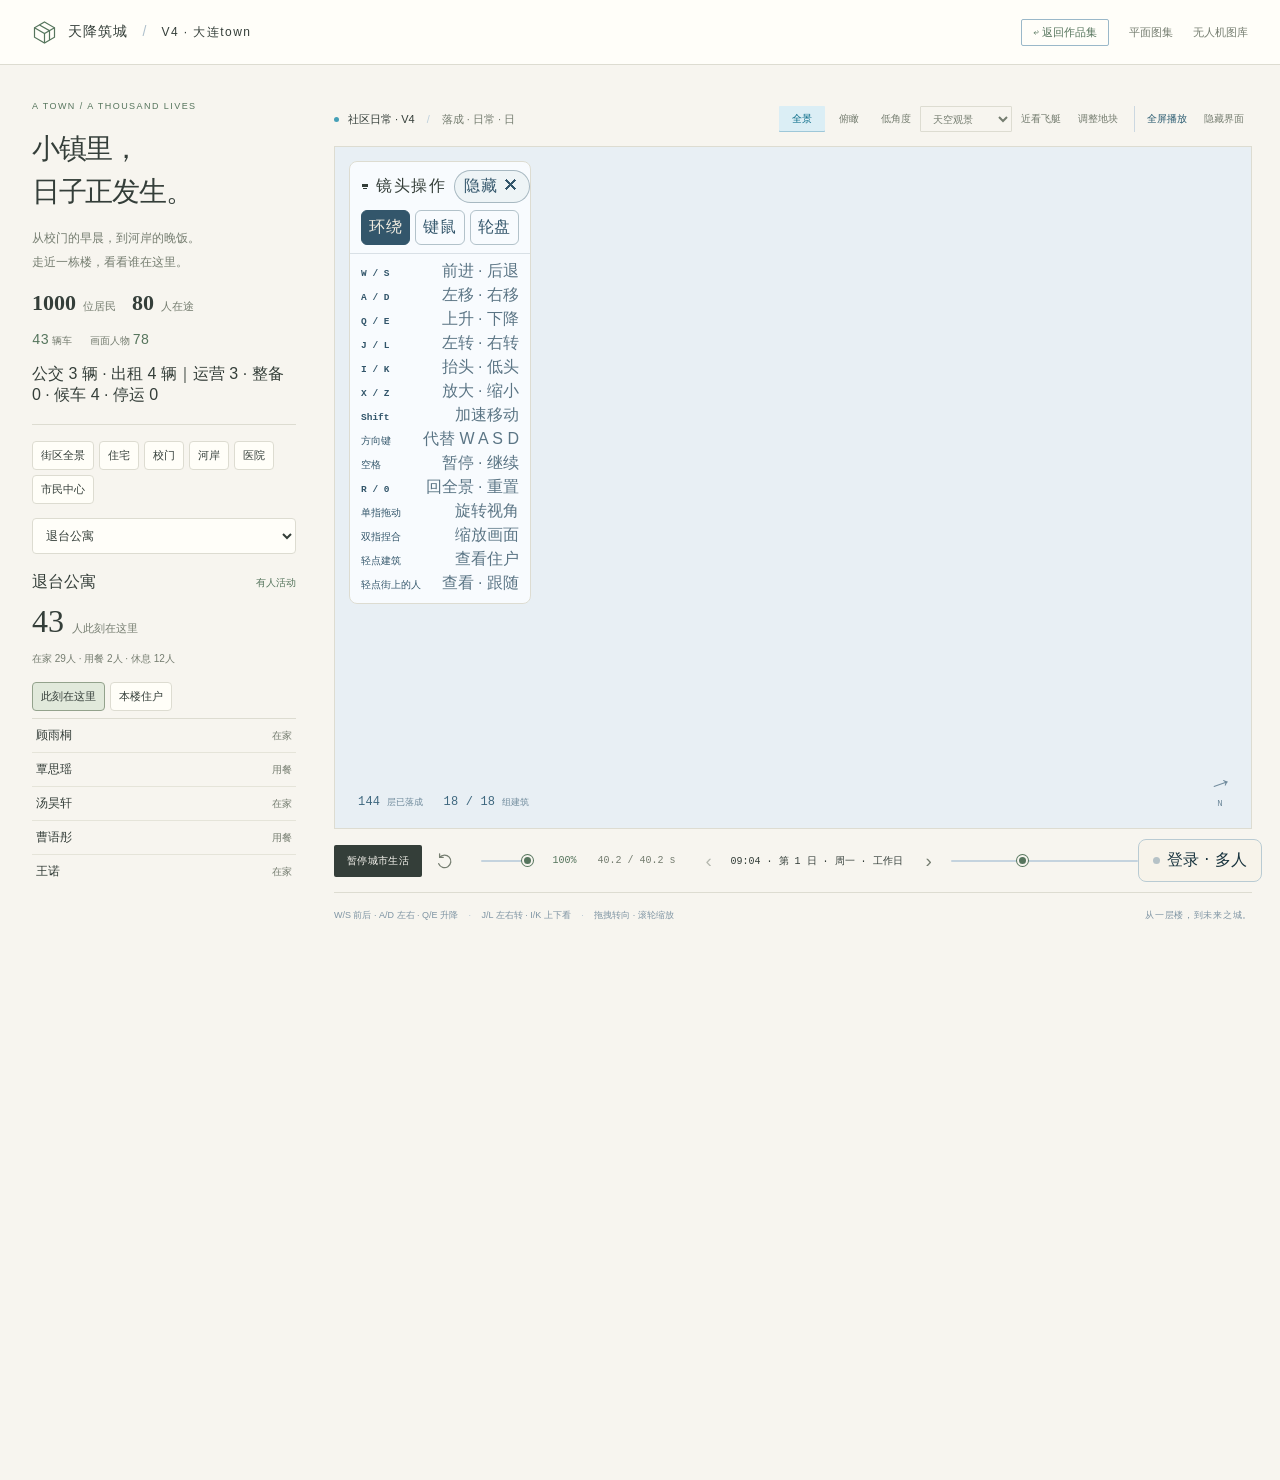
==== index.html @ efbf19c4 "feat(dalian): 梭鱼湾足球场 — 초타원 그릇·2단 관람석·PTFE 파도 지붕·ETFE 파사드·나선 램프 - 참조 모델(/mnt/d/dev/suoyuwan assets/st" ====
<!doctype html>
<html lang="zh-CN">
<head>
  <meta charset="UTF-8">
  <meta name="viewport" content="width=device-width, initial-scale=1">
  <meta name="theme-color" content="#f3f7fa">
  <meta name="description" content="大连town：在温暖的现代社区中，观察居民一天的起居、上学与河岸生活。">
  <title>大连town · 看见日常</title>
  <link rel="stylesheet" href="./style.css?v=20261105-people6">
  <link rel="stylesheet" href="./multiplayer.css?v=20261106-sign4">
  <link rel="icon" href="./favicon.ico" sizes="16x16 24x24 32x32 48x48 64x64">
  <link rel="icon" type="image/svg+xml" href="./favicon.svg">
  <link rel="apple-touch-icon" href="./apple-touch-icon.png">
  <link rel="manifest" href="./site.webmanifest">
</head>
<body>
  <header class="topbar">
    <a class="brand" href="./index.html" aria-label="返回小镇">
      <svg class="brand-mark" width="25" height="25" viewBox="0 0 25 25" fill="none" aria-hidden="true"><path d="m12.5 2 10 5.8v9.4l-10 5.8-10-5.8V7.8L12.5 2Z" stroke="currentColor" stroke-width="1.2"/><path d="m2.5 7.8 10 5.7 10-5.7M12.5 13.5V23M7.5 5l10 5.7v9.4" stroke="currentColor" stroke-width="1.2"/></svg>
      <span>天降筑城 <span class="brand-separator">/</span> <span class="brand-subtitle">V4 · 大连town</span></span>
    </a>
    <nav class="version-nav" aria-label="小镇工具"><a class="back-link back-site" href="../../" target="_top" title="回到 仪绘士 · 画境长廊">↩ 返回作品集</a><a class="back-link" href="./atlas.html">平面图集</a><a class="back-link" href="./drone-show/gallery.html">无人机图库</a></nav>
  </header>
  <main class="workspace">
    <aside class="controls" aria-label="城市营造参数">
      <div class="introduction">
        <p class="eyebrow">A TOWN / A THOUSAND LIVES</p>
        <h1>小镇里，<br>日子正发生。</h1>
        <p class="intro-copy">从校门的早晨，到河岸的晚饭。<br>走近一栋楼，看看谁在这里。</p>
        <p class="town-population"><span><b id="resident-count">1000</b> 位居民</span><span><b id="street-count">—</b> 人在途</span></p>
        <p class="life-summary" aria-label="画面活动规模"><span><b id="vehicle-count">—</b> 辆车</span><span>画面人物 <b id="pedestrian-count">—</b></span></p>
        <p class="hint" id="transit-status" aria-live="off">公交与出租车：出站 · 运营 · 回站整备</p>
      </div>
      <section class="town-inspector" aria-label="观察小镇">
        <div class="town-observations" role="group" aria-label="生活观察视角">
          <button type="button" data-observe="neighborhood">街区全景</button><button type="button" data-observe="h-terrace">住宅</button><button type="button" data-observe="c-secondary">校门</button><button type="button" data-observe="c-night-market">河岸</button><button type="button" data-observe="c-hospital">医院</button><button type="button" data-observe="c-civic">市民中心</button>
        </div>
        <label class="sr-only" for="town-building">选择观察的建筑</label><select id="town-building"></select>
        <div class="building-heading"><h2 id="building-name">退台公寓</h2><span id="building-status"></span></div>
        <p class="building-present"><b id="building-count">—</b><span>人此刻在这里</span></p>
        <p id="building-activities"></p><p id="building-note"></p>
        <div class="resident-tabs" role="group" aria-label="居民名单范围"><button type="button" id="residents-present" aria-pressed="true" class="is-active">此刻在这里</button><button type="button" id="residents-home" aria-pressed="false">本楼住户</button></div>
        <div id="resident-list" class="resident-list" aria-label="居民名单"></div>
        <div id="resident-detail" class="resident-detail" hidden></div>
      </section>
      <section class="blender-preview" aria-labelledby="blender-heading">
        <h2 id="blender-heading">街区建筑 · 观察细节</h2>
        <div class="check-row"><label for="blender-toggle">精细建筑</label><input id="blender-toggle" type="checkbox" checked disabled></div>
        <p class="blender-hint">竖向格栅、石材横带与绿色露台，四栋办公楼各有轮廓。</p>
        <div class="check-row"><label for="housing-toggle">社区住宅</label><input id="housing-toggle" type="checkbox" checked></div>
        <div class="check-row"><label for="housing-blender-toggle">住宅精细模型</label><input id="housing-blender-toggle" type="checkbox" checked disabled></div>
        <p class="blender-hint" id="housing-blender-status">正在准备住宅建筑细节</p>
        <p class="blender-hint">阳台、院落与退台露台，四种居住尺度。</p>
        <div class="housing-actions"><label class="sr-only" for="housing-type">住宅类型</label><select id="housing-type"><option value="courtyard">庭院住宅</option><option value="slab">花园板楼</option><option value="terrace">退台公寓</option><option value="point">双塔住区</option></select><button id="focus-housing" class="view-button" type="button">近看住宅</button></div>
        <div class="check-row"><label for="playground-toggle">试验操场</label><input id="playground-toggle" type="checkbox" checked></div>
        <p class="blender-hint">跑道慢跑、球场传球。可关闭操场对比。</p>
        <div class="facility-controls" role="group" aria-label="近看城市设施">
          <button class="view-button" id="focus-mall" type="button">商场</button>
          <button class="view-button" id="focus-hospital" type="button">医院</button>
          <button class="view-button" id="focus-secondary" type="button">中学部</button>
          <button class="view-button" id="focus-playground" type="button">操场</button>
          <button class="view-button" id="focus-amusement" type="button">游乐场</button>
          <button class="view-button" id="focus-waterfront" type="button">步行街</button>
          <button class="view-button" id="focus-station" type="button">车站</button>
          <button class="view-button" id="focus-plaza" type="button">广场</button>
          <button class="view-button" id="focus-primary" type="button">小学部</button>
          <button class="view-button" id="focus-workshop" type="button">轻工坊</button>
          <button class="view-button" id="focus-university" type="button">大学</button>
          <button class="view-button" id="focus-market" type="button">批发市场</button>
          <button class="view-button" id="focus-library" type="button">图书馆</button>
          <button class="view-button" id="focus-annex-mall" type="button">小商业体</button>
          <button class="view-button" id="focus-depot" type="button">物流场站</button>
        </div>
        <div class="blender-actions">
          <button id="blender-focus" class="button button-outline" type="button" disabled>近看地标塔楼</button>
          <span id="blender-status" role="status">模型准备中</span>
        </div>
      </section>
      <section class="control-section seed-section" aria-labelledby="seed-heading">
        <div class="section-heading"><h2 id="seed-heading">城市编号</h2><span class="section-number" aria-hidden="true">01</span></div>
        <label class="sr-only" for="seed-input">城市生成编号</label>
        <div class="seed-field">
          <button id="seed-prev" class="seed-step" type="button" aria-label="上一个城市编号">−</button>
          <span id="seed-input" aria-label="城市编号">20260818</span>
          <button id="seed-next" class="seed-step" type="button" aria-label="下一个城市编号">+</button>
        </div>
        <button id="seed-random" class="button button-primary" type="button"><svg width="16" height="16" viewBox="0 0 20 20" fill="none" aria-hidden="true"><path d="M3 5h2.5c3 0 5.5 10 8.5 10h3M3 15h2.5c1.1 0 2.1-1.4 3.1-3M11.4 8c.9-1.7 1.7-3 2.6-3h3M14 2l3 3-3 3m0 4 3 3-3 3" stroke="currentColor" stroke-width="1.4" stroke-linecap="round" stroke-linejoin="round"/></svg>发现另一座城</button>
      </section>
      <section class="control-section" aria-labelledby="shape-heading">
        <div class="section-heading"><h2 id="shape-heading">城市轮廓</h2><span class="section-number" aria-hidden="true">02</span></div>
        <div class="range-control">
          <div class="field-heading"><label for="density">街区密度</label><output id="density-value" for="density">80%</output></div>
          <input id="density" type="range" min="0.55" max="1" step="0.05" value="0.8">
          <div class="range-hints" aria-hidden="true"><span>疏朗</span><span>紧凑</span></div>
        </div>
        <div class="range-control">
          <div class="field-heading"><label for="skyline">天际线高度</label><output id="skyline-value" for="skyline">1.0×</output></div>
          <input id="skyline" type="range" min="0.7" max="1.3" step="0.1" value="1">
          <div class="range-hints" aria-hidden="true"><span>舒展</span><span>挺拔</span></div>
        </div>
      </section>
      <section class="control-section" aria-labelledby="motion-heading">
        <div class="section-heading"><h2 id="motion-heading">营造节奏</h2><span class="section-number" aria-hidden="true">03</span></div>
        <div class="range-control speed-control">
          <div class="field-heading"><label for="speed">落成速度</label><output id="speed-value" for="speed">1.0×</output></div>
          <input id="speed" type="range" min="0.4" max="2.5" step="0.1" value="1">
        </div>
        <div class="check-row"><label for="loop-toggle">循环营造 · 落成停留 60 秒</label><input id="loop-toggle" type="checkbox"></div>
        <div class="check-row"><label for="auto-orbit">自动环绕</label><input id="auto-orbit" type="checkbox"></div>
      </section>
      <section class="light-control" aria-labelledby="dream-light-label">
        <div class="field-heading"><label id="dream-light-label" for="dream-light">日光柔度</label><output id="dream-light-value" for="dream-light">70%</output></div>
        <input id="dream-light" type="range" min="0" max="1" step="0.05" value="0.7">
        <div class="range-hints" aria-hidden="true"><span>清晰日照</span><span>柔和天光</span></div>
      </section>
      <details class="material-details">
        <summary><span>材质与色彩</span><span class="details-plus" aria-hidden="true">+</span></summary>
        <div class="material-fields">
          <div class="color-field"><label for="stone-color">金属立面</label><input id="stone-color" type="color" value="#e6eef3"></div>
          <div class="color-field"><label for="glass-color">冰青玻璃</label><input id="glass-color" type="color" value="#63a8bb"></div>
          <div class="color-field"><label for="ground-color">地面基座</label><input id="ground-color" type="color" value="#ccd8e1"></div>
        </div>
      </details>
      <div class="sidebar-actions">
        <button id="save-btn" class="button button-outline" type="button"><svg width="15" height="15" viewBox="0 0 20 20" fill="none" aria-hidden="true"><path d="M10 2v10m-4-4 4 4 4-4M3 13v4h14v-4" stroke="currentColor" stroke-width="1.4" stroke-linecap="round" stroke-linejoin="round"/></svg>保存此刻</button>
        <button id="reset-btn" class="text-button" type="button">还原参数</button>
      </div>
    </aside>
    <section class="scene-panel" aria-label="城市模型预览">
      <div class="scene-header">
        <div class="scene-title"><span class="status-dot" aria-hidden="true"></span><span>社区日常 · V4</span><span class="scene-divider" aria-hidden="true">/</span><span id="phase-name" role="status">准备营造</span></div>
        <div class="view-controls" role="group" aria-label="选择观察视角">
          <button id="view-home" class="view-button is-active" type="button" aria-pressed="true">全景</button>
          <button id="view-top" class="view-button" type="button" aria-pressed="false">俯瞰</button>
          <button id="view-front" class="view-button" type="button" aria-pressed="false">低角度</button>
          <span id="drone-library" class="drone-library" hidden><a class="view-button" href="./drone-show/gallery.html">表演图库</a><select id="drone-pattern" aria-label="无人机表演图案"></select><button id="drone-replay" class="view-button" type="button" hidden>重新升起</button></span>
          <button id="view-solar" class="view-button" type="button" aria-pressed="false" hidden>太阳系</button>
          <select id="sky-view" class="view-button" aria-label="天空观景"><option value="">天空观景</option><option value="sunrise">云海日出</option><option value="sunset">云海日落</option><option value="moon">月夜</option></select>
          <button id="view-airship" class="view-button" type="button" aria-pressed="false" title="跟随发光广告飞艇，按全景返回">近看飞艇</button>
          <button id="layout-toggle" class="view-button" type="button" aria-expanded="false" aria-controls="layout-editor">调整地块</button>
          <button id="fullscreen-btn" class="view-button fullscreen-button" type="button" aria-pressed="false" title="全屏播放，Esc 退出">全屏播放</button>
          <button id="ui-toggle" class="view-button" type="button" aria-pressed="false" title="隐藏顶部与底部操作条，腾出画面">隐藏界面</button>
        </div>
      </div>
      <div class="model-frame">
        <div id="stage" aria-label="可拖拽旋转和滚轮缩放的三维城市模型">
          <div id="loading" role="status"><span class="loading-mark" aria-hidden="true"></span><span>正在铺开城市图纸…</span></div>
          <div id="person-hint" class="person-hint" hidden aria-hidden="true"></div>
          <div id="person-voice" class="person-voice" hidden aria-hidden="true"></div>
        </div>
        <div id="keys-hint" class="keys-hint" aria-label="镜头操作说明">
          <div class="keys-hint-head">
            <span>⌨ 镜头操作</span>
            <button id="keys-hint-toggle" type="button" aria-expanded="true" title="隐藏操作说明">隐藏 ✕</button>
          </div>
          <div class="keys-hint-mode" role="group" aria-label="操作模式">
            <button type="button" class="mode-chip" data-mode="orbit" aria-pressed="true">环绕</button>
            <button type="button" class="mode-chip" data-mode="fps" aria-pressed="false">键鼠</button>
            <button type="button" class="mode-chip" data-mode="moba" aria-pressed="false">轮盘</button>
          </div>
          <div class="keys-hint-body" data-mode-body="orbit">
            <dl>
              <div><dt>W / S</dt><dd>前进 · 后退</dd></div>
              <div><dt>A / D</dt><dd>左移 · 右移</dd></div>
              <div><dt>Q / E</dt><dd>上升 · 下降</dd></div>
              <div><dt>J / L</dt><dd>左转 · 右转</dd></div>
              <div><dt>I / K</dt><dd>抬头 · 低头</dd></div>
              <div><dt>X / Z</dt><dd>放大 · 缩小</dd></div>
              <div><dt>Shift</dt><dd>加速移动</dd></div>
              <div><dt>方向键</dt><dd>代替 W A S D</dd></div>
              <div><dt>空格</dt><dd>暂停 · 继续</dd></div>
              <div><dt>R / 0</dt><dd>回全景 · 重置</dd></div>
              <div><dt>单指拖动</dt><dd>旋转视角</dd></div>
              <div><dt>双指捏合</dt><dd>缩放画面</dd></div>
              <div><dt>轻点建筑</dt><dd>查看住户</dd></div>
              <div><dt>轻点街上的人</dt><dd>查看 · 跟随</dd></div>
            </dl>
          </div>
          <div class="keys-hint-body" data-mode-body="fps" hidden>
            <dl>
              <div><dt>点击画面</dt><dd>锁定鼠标</dd></div>
              <div><dt>鼠标移动</dt><dd>转视角</dd></div>
              <div><dt>W / S</dt><dd>前进 · 后退</dd></div>
              <div><dt>A / D</dt><dd>左移 · 右移</dd></div>
              <div><dt>Q / E</dt><dd>上升 · 下降</dd></div>
              <div><dt>滚轮</dt><dd>缩放</dd></div>
              <div><dt>Shift</dt><dd>加速移动</dd></div>
              <div><dt>Esc</dt><dd>释放鼠标</dd></div>
            </dl>
          </div>
          <div class="keys-hint-body" data-mode-body="moba" hidden>
            <dl>
              <div><dt>左下摇杆</dt><dd>移动</dd></div>
              <div><dt>滑动画布</dt><dd>转向</dd></div>
              <div><dt>双指捏合</dt><dd>缩放</dd></div>
              <div><dt>轻点建筑</dt><dd>查看住户</dd></div>
              <div><dt>轻点街上的人</dt><dd>查看 · 跟随</dd></div>
            </dl>
          </div>
        </div>
        <button id="keys-hint-open" type="button" hidden aria-label="展开镜头操作说明">⌨ 操作</button>
        <div id="joystick" class="joystick" hidden aria-label="移动轮盘">
          <div class="joy-base"><div class="joy-knob" id="joy-knob"></div></div>
        </div>
        <div id="fps-hint" class="fps-hint" hidden>键鼠模式：WASD 移动 · Q/E 升降 · 鼠标转视角 · 滚轮缩放 · Esc 释放鼠标</div>
        <aside id="person-card" class="person-card" hidden aria-live="polite" aria-label="此刻在街上的人">
          <div class="person-card-head">
            <span class="person-card-eyebrow">STREET / 此刻</span>
            <button id="person-close" type="button" aria-label="关闭这个人">×</button>
          </div>
          <h3 id="person-title">—</h3>
          <p id="person-meta" class="person-card-meta">—</p>
          <p class="person-card-id">编号 <span id="person-kind">—</span></p>
          <p class="person-card-hint">点其他人可切换 · [ ] 浏览 · 跟随中可继续换人</p>
          <div class="person-card-actions">
            <button id="person-prev" class="view-button person-step" type="button" aria-label="上一位行人">‹</button>
            <button id="person-follow" class="view-button" type="button">跟随这个人</button>
            <button id="person-stop" class="view-button" type="button" hidden>停止跟随</button>
            <button id="person-next" class="view-button person-step" type="button" aria-label="下一位行人">›</button>
          </div>
        </aside>
        <div class="frame-top-left frame-note" aria-hidden="true"><span class="drawing-cross">+</span> CITY STUDY <span class="note-slash">/</span> <span id="seed-label">20260818</span></div>
        <div class="frame-bottom-left frame-note"><span><b id="build-count">—</b> 层已落成</span><span><b id="tower-count">—</b> 组建筑</span></div>
        <div class="frame-bottom-right frame-note" aria-hidden="true"><span id="north-mark" class="north-mark">↑</span> N</div>
        <section id="layout-editor" class="layout-editor" aria-labelledby="layout-heading" hidden>
          <div class="layout-heading"><div><p class="eyebrow">CITY / YOUR PLAN</p><h2 id="layout-heading">把日常，放在喜欢的位置。</h2></div><button id="layout-close" type="button" aria-label="关闭地块调整">×</button></div>
          <label for="layout-facility">01 · 选择要移动的设施</label>
          <select id="layout-facility">
            <option value="hospital">医院</option><option value="mall">商场</option><option value="secondary">中学部</option><option value="playground">操场</option><option value="amusement">游乐场</option><option value="station">车站</option><option value="plaza">广场</option>
            <option value="primary">小学部</option><option value="workshop">轻工坊</option><option value="university">大学</option><option value="market">批发市场</option><option value="library">图书馆</option><option value="annex-mall">小商业体</option><option value="depot">物流场站</option>
          </select>
          <p class="layout-step">02 · 点击格子，交换位置</p>
          <div class="layout-compass" aria-hidden="true"><span>↑ 北（第 1 行）</span><span>西岸 · 运河 · 东岸</span></div>
          <div id="layout-grid" class="layout-grid" role="group" aria-label="城市地块布局，四列六行共 24 格；A B 为西岸，C D 为东岸"></div>
          <p id="layout-status" class="layout-status" role="status" aria-live="polite">选择目标格子，整块建筑与绿化一起交换。</p>
          <div class="layout-actions"><button id="layout-undo" class="button button-outline" type="button" disabled>撤销上一步</button><button id="layout-reset" class="text-button" type="button" disabled>恢复默认布局</button></div>
          <p class="layout-note">布局随网址保留，刷新后继续。车站可放在两侧外缘；步行街沿河设置。网址里现在是 24 个格子编号，V2 那批 16 个编号的分享链接会回落到默认布局。</p>
        </section>
      </div>
      <div class="playback-bar">
        <div class="playback-buttons">
          <button id="pause-btn" class="button button-play" type="button">暂停营造</button>
          <button id="replay-btn" class="replay-button" type="button" aria-label="从头营造" title="从头营造"><svg width="18" height="18" viewBox="0 0 20 20" fill="none" aria-hidden="true"><path d="M4 6a7 7 0 1 1-1 7M4 2v4h4" stroke="currentColor" stroke-width="1.4" stroke-linecap="round" stroke-linejoin="round"/></svg></button>
        </div>
        <div class="timeline-control"><label class="sr-only" for="timeline">营造进度</label><input id="timeline" type="range" min="0" max="1" step="0.001" value="0.52"><span id="progress-label" class="progress-label">—</span></div>
        <span id="time-label" class="time-label">—</span>
        <!-- 双时钟（§5.1）：上面那条滑杆是 40 秒的营造时钟，下面这条是 24 小时的日常时钟。
             两者都是绝对时间的纯函数，所以暂停、回放、导出一帧不差。 -->
        <div class="day-control">
          <button id="day-prev" class="view-button" type="button" aria-label="前一天">‹</button>
          <output id="day-label" class="day-label" for="day-timeline">—</output>
          <button id="day-next" class="view-button" type="button" aria-label="后一天">›</button>
          <label class="sr-only" for="day-timeline">日内时间</label>
          <input id="day-timeline" type="range" min="0" max="1439" step="1" value="540">
          <span class="day-speed" role="group" aria-label="日常时钟速度">
            <button id="day-speed-1" class="view-button is-active" type="button" aria-pressed="true">1×</button>
            <button id="day-speed-2" class="view-button" type="button" aria-pressed="false">2×</button>
            <button id="day-speed-4" class="view-button" type="button" aria-pressed="false">4×</button>
          </span>
        </div>
      </div>
      <div class="scene-footer"><p class="desktop-hint">W/S 前后 · A/D 左右 · Q/E 升降 <span>·</span> J/L 左右转 · I/K 上下看 <span>·</span> 拖拽转向 · 滚轮缩放</p><p class="touch-hint">单指转动模型 <span>·</span> 拖动进度探索营造过程</p><p class="footer-signature">从一层楼，到未来之城。</p></div>
      <button id="show-ui" type="button" hidden aria-label="显示界面">界面 ×</button>
    </section>
  </main>
  <!-- assets/blender-*.js (~1.15 MB) are no longer in this chain: sketch.js fetches them
       after the first frame and swaps in the detail pass when they land. -->
  <script defer src="./vendor/three.min.js"></script>
  <script defer src="./vendor/gltf-loader.min.js"></script>
  <script defer src="./vendor/reflector.min.js"></script>
  <script defer src="./city-random.js"></script>
  <script defer src="./city-festival.js"></script>
  <script defer src="./city-model.js"></script>
  <script defer src="./assets/resident-town-runtime.min.js"></script>
  <script defer src="./city-light.js"></script>
  <script defer src="./city-materials.js?v=20261105-people5"></script>
  <script defer src="./city-fireworks.js"></script>
  <script defer src="./city-fountain.js"></script>
  <script defer src="./assets/city-ground.runtime.min.js"></script>
  <script defer src="./city-playground.js"></script>
  <script defer src="./city-district.js"></script>
  <script defer src="./city-facilities.js"></script>
  <script defer src="./city-places.js"></script>
  <script defer src="./city-housing-plan.js"></script>
  <script defer src="./city-frontage.js"></script>
  <script defer src="./city-layout.js"></script>
  <script defer src="./city-housing.js"></script>
  <script defer src="./city-housing-canvas.js"></script>
  <script defer src="./city-waterfront.js"></script>
  <script defer src="./city-transit-motion.js"></script>
  <script defer src="./city-transit.js"></script>
  <script defer src="./city-landmarks.js"></script>
  <script defer src="./city-helipad.js"></script>
  <script defer src="./city-airship.js?v=20261105-yingbo"></script>
  <!-- The app owns cached resident plans; renderers only consume the clock and lighting views. -->
  <script defer src="./city-life-ext/daily-clock.js"></script>
  <script defer src="./city-life-ext/resident-name.js?v=20261006-rosters3"></script>
  <script defer src="./city-life-ext/resident-schedule.js"></script>
  <script defer src="./city-life-ext/resident.js"></script>
  <script defer src="./city-life-ext/resident-plan.js"></script>
  <script defer src="./city-life-ext/resident-state.js"></script>
  <script defer src="./city-life-ext/plan-snapshot.js"></script>
  <script defer src="./city-life-ext/town-view.js"></script>
  <script defer src="./city-life-ext/lighting.js"></script>
  <script defer src="./drone-show/solar-system.js"></script>
  <!-- 大连 랜드마크: 星海广场 · 中山广场 · 友好广场 + 101/201/202 전차 -->
  <script defer src="./city-dalian.js?v=20261106-dalian3"></script>
  <script defer src="./city-scene.js?v=20261106-dalian2"></script>
  <script defer src="./sketch.js?v=20261106-dalian2"></script>
  <!-- 접속자 아바타가 마을 주민과 같은 3D 모델을 쓰도록 주민 모델 20종을 함께 읽습니다. -->
  <script defer src="./resident-character-kit.js"></script>
  <script defer src="./resident-character-models.js"></script>
  <script defer src="./resident-school-admin-model.js"></script>
  <script defer src="./resident-officer-model.js"></script>
  <script defer src="./resident-preschooler-model.js"></script>
  <script defer src="./resident-medical-doc-model.js"></script>
  <script defer src="./resident-medical-nurse-model.js"></script>
  <script defer src="./resident-patient-model.js"></script>
  <script defer src="./resident-retiree-model.js"></script>
  <script defer src="./resident-senior-model.js"></script>
  <script defer src="./resident-office-model.js"></script>
  <script defer src="./resident-worker-model.js"></script>
  <script defer src="./resident-student-p-model.js"></script>
  <script defer src="./resident-student-m-model.js"></script>
  <script defer src="./resident-student-u-model.js"></script>
  <script defer src="./resident-teacher-model.js"></script>
  <script defer src="./resident-clerk-model.js"></script>
  <script defer src="./resident-shopkeeper-model.js"></script>
  <script defer src="./resident-driver-model.js"></script>
  <script defer src="./resident-sanitation-model.js"></script>
  <script defer src="./resident-hosp-admin-model.js"></script>
  <script defer src="./resident-unemployed-model.js"></script>
  <script defer src="./multiplayer.js?v=20261106-sign4"></script>


</body>
</html>
---- style.css ----
:root {
  color-scheme: light;
  --paper: #f3f7fa;
  --ink: #213a4b;
  --muted: #6b7f8e;
  --line: #d7e1e8;
  --accent: #147f9d;
  --accent-hover: #086b88;
  --glass: #63a8bb;
  font-family: "PingFang SC", "Microsoft YaHei", "Noto Sans SC", sans-serif;
  color: var(--ink);
  background: var(--paper);
  font-synthesis: none;
  text-rendering: optimizeLegibility;
  -webkit-font-smoothing: antialiased;
}
* { box-sizing: border-box; }
body { margin: 0; min-width: 280px; }
button, input, output { font: inherit; }
button, a, input, summary { -webkit-tap-highlight-color: transparent; }
button, input { color: inherit; }
button { cursor: pointer; border: 0; background: transparent; transition: background-color 160ms ease, color 160ms ease, border-color 160ms ease; }
a { color: inherit; text-decoration: none; }
button:focus-visible, a:focus-visible, summary:focus-visible, input:focus-visible { outline: 2px solid var(--accent); outline-offset: 4px; }
button:disabled { opacity: .5; cursor: default; }
.sr-only { position: absolute; width: 1px; height: 1px; padding: 0; margin: -1px; overflow: hidden; clip: rect(0, 0, 0, 0); white-space: nowrap; border: 0; }
.topbar { height: 65px; display: flex; align-items: center; justify-content: space-between; gap: 20px; padding: 0 32px; border-bottom: 1px solid var(--line); background: #fbfdff; }
.brand { display: inline-flex; align-items: center; gap: 11px; font-size: 14px; font-weight: 600; letter-spacing: .08em; }
.brand-mark { flex: 0 0 auto; color: var(--accent); }
.brand-separator { margin: 0 9px; color: #afc0cc; font-weight: 400; }
.brand-subtitle { font-size: 12px; font-weight: 400; letter-spacing: .12em; }
.back-link { font-size: 11px; color: var(--muted); }
.back-link span { margin-left: 8px; font-size: 16px; }
.back-link:hover { color: var(--accent); }
.version-nav { display: flex; align-items: center; gap: 20px; }
.back-link.back-site { padding: 5px 11px; border: 1px solid #9ab8c9; border-radius: 2px; color: var(--accent); }
.back-link.back-site:hover { border-color: var(--accent); }
.life-summary { display: flex; gap: 18px; margin: 16px 0 0; color: var(--muted); font-size: 10px; }
.life-summary b { color: var(--accent); font: 14px Consolas, monospace; }
.workspace { display: grid; grid-template-columns: 252px minmax(0, 1fr); gap: 28px; min-height: calc(100svh - 65px); padding: 25px 28px 17px 32px; }
.controls { min-width: 0; padding: 10px 20px 0 0; }
.introduction { margin-bottom: 31px; }
.eyebrow { margin: 0 0 13px; color: var(--accent); font-size: 9px; letter-spacing: .16em; line-height: 1.5; }
h1 { margin: 0; font-size: 28px; line-height: 1.55; letter-spacing: -.045em; font-weight: 600; }
.intro-copy { margin: 14px 0 0; color: var(--muted); font-size: 11px; line-height: 1.95; }
.blender-preview { min-width: 0; padding-top: 16px; border-top: 1px solid var(--line); }
.blender-preview h2 { margin: 0 0 9px; font-size: 12px; font-weight: 600; letter-spacing: .035em; }
.blender-hint { margin: 2px 0 11px; color: var(--muted); font-size: 10px; line-height: 1.6; }
.blender-actions { display: flex; align-items: center; gap: 12px; min-width: 0; }
.blender-actions .button { min-height: 32px; padding: 0 11px; font-size: 10px; }
#blender-status { min-width: 0; color: var(--muted); font-size: 10px; line-height: 1.5; overflow-wrap: anywhere; }
#blender-toggle:disabled { cursor: default; opacity: .5; }
.control-section { margin-top: 24px; padding-top: 20px; border-top: 1px solid var(--line); }
.section-heading { display: flex; align-items: center; justify-content: space-between; margin-bottom: 16px; }
.section-heading h2 { margin: 0; font-size: 12px; font-weight: 600; letter-spacing: .045em; }
.section-number { color: #8da3b1; font: 10px "SFMono-Regular", Consolas, monospace; }
.seed-field { display: grid; grid-template-columns: 32px minmax(0, 1fr) 32px; height: 40px; margin-bottom: 10px; border: 1px solid #c4d3de; border-radius: 2px; background: #fbfdff; }
.seed-step { padding: 0; font-size: 18px; font-weight: 400; }
.seed-step:hover { background: #e6f0f5; }
#seed-input { display: block; width: 100%; min-width: 0; border: 0; background: transparent; text-align: center; font: 13px "SFMono-Regular", Consolas, monospace; letter-spacing: .07em; line-height: 40px; color: #41697e; }
#seed-input::-webkit-inner-spin-button, #seed-input::-webkit-outer-spin-button { -webkit-appearance: none; margin: 0; }
.button { display: inline-flex; align-items: center; justify-content: center; gap: 9px; min-height: 39px; padding: 0 15px; border: 1px solid transparent; border-radius: 2px; font-size: 11px; letter-spacing: .035em; white-space: nowrap; }
.button-primary { width: 100%; background: var(--accent); color: #f8fdff; }
.button-primary:hover { background: var(--accent-hover); }
.button-outline { border-color: #c4d3de; background: #fbfdff; }
.button-outline:hover { background: #e6f1f6; border-color: #9ab8c9; }
.range-control + .range-control { margin-top: 22px; }
.field-heading { display: flex; align-items: center; justify-content: space-between; gap: 12px; margin-bottom: 8px; font-size: 11px; }
output { color: #41697e; font: 11px "SFMono-Regular", Consolas, monospace; font-variant-numeric: tabular-nums; }
input[type="range"] { width: 100%; height: 18px; margin: 0; padding: 0; appearance: none; -webkit-appearance: none; cursor: pointer; background: transparent; accent-color: var(--accent); }
input[type="range"]::-webkit-slider-runnable-track { height: 2px; background: #c4d3de; border-radius: 1px; }
input[type="range"]::-moz-range-track { height: 2px; background: #c4d3de; border-radius: 1px; }
input[type="range"]::-webkit-slider-thumb { appearance: none; -webkit-appearance: none; width: 11px; height: 11px; margin-top: -4.5px; border-radius: 50%; border: 2px solid var(--paper); background: var(--accent); box-shadow: 0 0 0 1px var(--accent); }
input[type="range"]::-moz-range-thumb { width: 8px; height: 8px; border-radius: 50%; border: 2px solid var(--paper); background: var(--accent); box-shadow: 0 0 0 1px var(--accent); }
.range-hints { display: flex; justify-content: space-between; margin-top: 1px; color: #8096a5; font-size: 9px; }
.speed-control { margin-bottom: 15px; }
.check-row { display: flex; align-items: center; justify-content: space-between; min-height: 30px; font-size: 11px; }
.check-row label { cursor: pointer; }
input[type="checkbox"] { width: 14px; height: 14px; margin: 0; accent-color: var(--accent); cursor: pointer; }
.light-control { min-width: 0; margin-top: 18px; padding-top: 14px; border-top: 1px solid var(--line); }
.light-control .field-heading { margin-bottom: 5px; }
.light-control label { font-weight: 500; }
.light-control + .material-details { margin-top: 14px; }
.material-details { margin-top: 18px; padding: 16px 0; border-top: 1px solid var(--line); border-bottom: 1px solid var(--line); }
.material-details summary { display: flex; justify-content: space-between; align-items: center; gap: 16px; list-style: none; cursor: pointer; font-size: 11px; }
.material-details summary::-webkit-details-marker { display: none; }
.details-plus { color: var(--muted); font-size: 17px; font-weight: 300; line-height: 12px; }
.material-details[open] .details-plus { transform: rotate(45deg); }
.material-fields { padding-top: 13px; }
.color-field { display: flex; align-items: center; justify-content: space-between; min-height: 35px; gap: 12px; font-size: 11px; color: var(--muted); }
input[type="color"] { width: 29px; height: 24px; padding: 2px; border: 1px solid #c4d3de; background: transparent; border-radius: 1px; cursor: pointer; }
input[type="color"]::-webkit-color-swatch-wrapper { padding: 0; }
input[type="color"]::-webkit-color-swatch { border: 0; }
.sidebar-actions { display: grid; grid-template-columns: 1fr auto; align-items: center; gap: 14px; margin-top: 18px; }
.text-button { padding: 8px 0; color: var(--muted); font-size: 10px; }
.text-button:hover { color: var(--accent); }
.scene-panel { display: flex; flex-direction: column; min-width: 0; align-self: start; }
.scene-header { display: flex; align-items: center; justify-content: space-between; gap: 20px; min-height: 39px; padding: 0 0 14px; }
.scene-title { display: flex; align-items: center; gap: 9px; min-width: 0; font-size: 11px; white-space: nowrap; }
.status-dot { width: 5px; height: 5px; flex-shrink: 0; border-radius: 50%; background: #45a0b7; }
.scene-divider { margin: 0 3px; color: #bed0dc; }
#phase-name { color: var(--muted); }
.view-controls { display: flex; flex-shrink: 1; flex-wrap:wrap; justify-content:flex-end; gap: 1px; }
#sky-view { width:92px; border:1px solid var(--line); background:var(--paper); padding-right:2px; }
.view-button { min-width: 46px; min-height: 26px; padding: 3px 8px; border-radius: 1px; color: var(--muted); font-size: 10px; }
.view-button:hover { color: var(--ink); background: #e6f1f6; }
.view-button.is-active, .view-button[aria-pressed="true"] { color: #086b88; background: #dbeef5; box-shadow: inset 0 -1px #9ec7d8; }
.model-frame { position: relative; display: flex; flex: 1 1 auto; min-width: 0; min-height: 580px; border: 1px solid var(--line); background: #e8eff4; }
#stage { position: relative; width: 100%; min-width: 0; min-height: 580px; height: max(580px, calc(100svh - 219px)); overflow: hidden; }
#stage canvas { display: block; max-width: 100%; touch-action: none; outline: none; }
.frame-note { position: absolute; z-index: 2; pointer-events: none; color: #708b9c; font: 9px "SFMono-Regular", Consolas, monospace; letter-spacing: .055em; }
/* 入夜之后盘面是深蓝灰，这几行叠在画布上的注记原本是给白底配的深灰蓝，不翻就会直接糊进
   背景里（第一版夜帧就是这样：「144 层已落成」看不见）。翻转条件用 daylight 而不是
   isNight——切换落在晨昏斜坡的中段，那时背景本来就在快速变暗，肉眼看不出跳。 */
html[data-sky="dark"] .frame-note { color: #9db4c8; }
html[data-sky="dark"] .frame-bottom-left b { color: #d3e3ef; }
html[data-sky="dark"] .drawing-cross { color: #8fb0c6; }
.frame-top-left { left: 23px; top: 20px; display: flex; align-items: center; gap: 10px; }
.drawing-cross { font-size: 20px; font-weight: 300; line-height: 12px; color: #6895aa; }
.note-slash { color: #afc4d1; }
.frame-bottom-left { left: 23px; bottom: 19px; display: flex; gap: 20px; font-family: inherit; letter-spacing: .02em; }
.frame-bottom-left b { margin-right: 4px; font: 12px "SFMono-Regular", Consolas, monospace; font-weight: 400; color: #3f687f; font-variant-numeric: tabular-nums; }
.frame-bottom-right { right: 23px; bottom: 19px; display: flex; flex-direction: column; align-items: center; gap: 3px; }
.north-mark { font-size: 25px; line-height: 23px; }
#loading { position: absolute; z-index: 5; inset: 0; display: flex; align-items: center; justify-content: center; gap: 12px; background: #e8eff4; color: var(--muted); font-size: 12px; }
#loading[hidden] { display: none; }
.loading-mark { display: block; width: 18px; height: 18px; border: 1px solid #adc6d4; border-right-color: var(--accent); transform: rotate(30deg); animation: loading-turn 1.8s linear infinite; }
@keyframes loading-turn { to { transform: rotate(390deg); } }
.playback-bar { display: flex; align-items: center; gap: 21px; min-height: 64px; border-bottom: 1px solid var(--line); flex-wrap: wrap; }
/* 两条滑杆各占一份弹性：宽屏时并排，窄屏时整条换行，谁也不挤谁。
   （日常时钟是后加的，不加这条的话它会先把营造进度条压成一条缝。） */
.timeline-control { flex: 1 1 220px; }
.day-control { flex: 1 1 330px; }
.playback-buttons { display: flex; align-items: center; gap: 8px; flex-shrink: 0; }
.button-play { min-height: 32px; padding: 0 12px; background: var(--ink); color: var(--paper); font-size: 10px; }
.button-play:hover { background: #35617b; }
.replay-button { display: grid; place-items: center; width: 30px; height: 32px; color: var(--muted); }
.replay-button:hover { color: var(--accent); background: #e7f1f7; }
.timeline-control { display: flex; align-items: center; gap: 14px; min-width: 0; flex: 1; }
#timeline { display: block; min-width: 0; }
#timeline::-webkit-slider-thumb { background: var(--accent); box-shadow: 0 0 0 1px var(--accent); }
#timeline::-moz-range-thumb { background: var(--accent); box-shadow: 0 0 0 1px var(--accent); }
.progress-label { min-width: 30px; color: var(--accent); text-align: right; font: 10px "SFMono-Regular", Consolas, monospace; font-variant-numeric: tabular-nums; }
.time-label { min-width: 56px; color: var(--muted); text-align: right; font: 10px "SFMono-Regular", Consolas, monospace; font-variant-numeric: tabular-nums; }
/* 双时钟（§5.1）：上面那条滑杆管 40 秒的营造动画，这一条管 24 小时的日常时钟。
   标签用等宽数字，否则每走一分钟整行都会左右抖。 */
.day-control { display: flex; align-items: center; gap: 10px; min-width: 0; flex: 1; }
.day-control input[type="range"] { flex: 1; min-width: 56px; }
.day-label { min-width: 176px; color: var(--ink); font: 10px "SFMono-Regular", Consolas, monospace; font-variant-numeric: tabular-nums; white-space: nowrap; }
.day-speed { display: flex; gap: 4px; flex: none; }
.day-speed .view-button { min-width: 32px; padding: 3px 6px; font-size: 10px; }
.scene-footer { display: flex; align-items: center; justify-content: space-between; gap: 20px; min-height: 35px; color: #7e94a3; font-size: 9px; }
.scene-footer p { margin: 10px 0 0; }
.scene-footer span { margin: 0 8px; color: #b5c7d3; }
.footer-signature { letter-spacing: .08em; }
.touch-hint { display: none; }
@media (min-width: 761px) and (min-height: 740px) {
  .scene-panel { position: sticky; top: 16px; }
}
@media (min-width: 1600px) {
  .workspace { grid-template-columns: 264px minmax(0, 1fr); gap: 35px; padding-left: 40px; padding-right: 36px; }
  .topbar { padding-right: 40px; padding-left: 40px; }
  .controls { padding-right: 23px; }
}
@media (max-width: 1090px) {
  .topbar { padding: 0 22px; }
  .workspace { grid-template-columns: 220px minmax(0, 1fr); gap: 17px; padding: 22px 20px 15px 22px; }
  .controls { padding-right: 10px; }
  h1 { font-size: 26px; }
  .scene-title { gap: 6px; font-size: 10px; }
  .scene-divider { display: none; }
  #phase-name { margin-left: 3px; }
  .view-button { min-width: 38px; padding: 3px 6px; }
  .playback-bar { gap: 12px; }
  .time-label { display: none; }
  .footer-signature { display: none; }
}
@media (max-width: 760px) {
  .topbar { height: 57px; padding: 0 19px; }
  .brand { gap: 9px; font-size: 13px; letter-spacing: .04em; }
  .brand-mark { width: 22px; height: 22px; }
  .brand-separator { margin: 0 5px; }
  .brand-subtitle { font-size: 10px; }
  .back-link { font-size: 10px; }
  .back-link span { margin-left: 3px; }
  .workspace { display: flex; flex-direction: column; gap: 29px; min-height: calc(100svh - 57px); padding: 15px 15px 30px; }
  .scene-panel { order: 0; width: 100%; }
  .controls { order: 1; display: grid; grid-template-columns: 1fr 1fr; gap: 23px 28px; padding: 0 9px; width: 100%; }
  .introduction { grid-column: 1 / -1; margin-bottom: 0; }
  .blender-preview { grid-column: 1 / -1; }
  .eyebrow { margin-bottom: 8px; }
  h1 { font-size: 25px; line-height: 1.5; }
  h1 br { display: none; }
  .intro-copy { margin-top: 8px; font-size: 11px; }
  .intro-copy br { display: none; }
  .control-section { margin: 0; padding-top: 17px; }
  .seed-section { grid-column: 1 / -1; }
  .seed-field { margin-bottom: 9px; }
  .light-control { grid-column: 1 / -1; margin: 0; padding-top: 16px; }
  .light-control + .material-details { margin-top: 0; }
  .material-details { grid-column: 1 / -1; margin: 0; padding: 16px 0; }
  .sidebar-actions { grid-column: 1 / -1; margin-top: -7px; }
  .scene-header { min-height: 34px; gap: 8px; padding-bottom: 10px; }
  .scene-title { gap: 6px; font-size: 10px; }
  #phase-name { display: none; }
  .view-button { min-width: 37px; min-height: 26px; font-size: 10px; }
  .model-frame { min-height: 340px; }
  #stage { min-height: 340px; height: clamp(340px, 96vw, 500px); }
  .frame-top-left { top: 15px; left: 14px; gap: 6px; font-size: 8px; }
  .frame-bottom-left { bottom: 16px; left: 15px; gap: 14px; font-size: 8px; }
  .frame-bottom-left b { font-size: 11px; }
  .frame-bottom-right { right: 15px; bottom: 15px; }
  .playback-bar { min-height: 59px; gap: 10px; }
  .button-play { padding: 0 10px; }
  .playback-buttons { gap: 3px; }
  .replay-button { width: 25px; }
  .timeline-control { gap: 9px; }
  .progress-label { min-width: 29px; }
  .scene-footer { min-height: 29px; justify-content: center; font-size: 9px; }
  .scene-footer p { margin-top: 10px; }
  .scene-footer span { margin: 0 7px; }
  .scene-footer .desktop-hint { display: none; }
  .scene-footer .touch-hint { display: block; }
}
@media (max-width: 360px) {
  .brand-subtitle, .brand-separator { display: none; }
  .controls { gap: 22px 20px; padding: 0 4px; }
  h1 { font-size: 23px; }
  .workspace { padding-left: 10px; padding-right: 10px; }
}
@media (prefers-reduced-motion: reduce) {
  *, *::before, *::after { transition-duration: 0.01ms !important; animation-duration: 0.01ms !important; animation-iteration-count: 1 !important; }
}
.facility-controls { display: grid; grid-template-columns: repeat(4, 1fr); gap: 4px; margin: 13px 0 12px; padding: 4px; background: #eaf0f4; border-radius: 5px; }
.housing-actions { display: flex; align-items: center; gap: 8px; margin: 8px 0 14px; }
.housing-actions select { min-width: 0; flex: 1; padding: 7px 5px; border: 1px solid var(--line); border-radius: 3px; background: #fafcfb; color: var(--ink); font: inherit; font-size: 10px; }
.housing-actions select:focus-visible { outline: 2px solid var(--accent); outline-offset: 3px; }
.housing-actions .view-button { border: 1px solid var(--line); min-height: 30px; }
.layout-cell[data-kind="housing"] { --lot-paper: #e9e6db; --lot-ink: #847659; }
.layout-editor[hidden] { display: none; }
/* The editor is a 4×6 board now, six rows taller than the strip it replaced, so it
   scrolls instead of pushing 撤销/恢复 out of the frame on a short window. */
.layout-editor { flex: 0 0 272px; width: 272px; align-self: stretch; z-index: 3; padding: 22px 18px; background: #f7fafb; border-left: 1px solid var(--line); overflow-y: auto; }
.model-frame.is-editing #stage { width: calc(100% - 272px); }
.model-frame.is-editing .frame-bottom-right { right: 287px; }
.layout-heading { display: flex; align-items: start; justify-content: space-between; gap: 8px; margin-bottom: 24px; }
.layout-heading .eyebrow { margin: 0 0 7px; font-size: 8px; }
.layout-heading h2 { margin: 0; font-size: 13px; line-height: 1.6; font-weight: 500; }
#layout-close { margin: -8px -8px 0 0; width: 28px; height: 28px; font-size: 22px; color: var(--muted); }
.layout-editor label, .layout-step { display: block; font-size: 10px; color: #4e6c7c; margin: 0 0 9px; }
#layout-facility { width: 100%; padding: 10px; font: inherit; font-size: 12px; color: var(--ink); background: #fff; border: 1px solid #bed0da; border-radius: 4px; margin-bottom: 22px; }
#layout-facility:focus-visible { outline: 2px solid var(--accent); outline-offset: 3px; }
.layout-compass { display: flex; justify-content: space-between; margin: 0 0 9px; color: #78939f; font-size: 9px; }
/* 4 columns × 6 rows with the canal still owning the middle track: the strip used to
   stop at row 5, which left the two inserted rows (the 小学部 band to the north and the
   大学 band to the south) standing on dry paper. Cell height drops so six rows fit the
   same editor instead of trading the 撤销/恢复 buttons for a scrollbar. */
.layout-grid { display: grid; grid-template-columns: 1fr 1fr 10px 1fr 1fr; gap: 4px; position: relative; }
.layout-grid::before { content: ''; grid-column: 3; grid-row: 1 / 7; background: repeating-linear-gradient(0deg, #d3e9ee 0 15px, #c5e0e7 15px 16px); border-radius: 8px; }
.layout-cell { min-width: 0; min-height: 44px; padding: 5px 1px; background: var(--lot-paper, #e8eef2); border: 1px solid transparent; border-radius: 4px; color: var(--lot-ink, #688290); display: flex; flex-direction: column; align-items: center; justify-content: center; gap: 4px; }
.layout-cell span { font: 9px Consolas, monospace; opacity: .72; }
.layout-cell b { font-size: 10px; font-weight: 500; white-space: nowrap; }
.layout-cell[data-kind="hospital"] { --lot-paper: #dcece2; --lot-ink: #40745d; }
.layout-cell[data-kind="mall"] { --lot-paper: #f1dfd8; --lot-ink: #986653; }
.layout-cell[data-kind="secondary"] { --lot-paper: #f4e9cc; --lot-ink: #967244; }
.layout-cell[data-kind="park"], .layout-cell[data-kind="playground"] { --lot-paper: #e2ebcf; --lot-ink: #5e7950; }
.layout-cell[data-kind="amusement"] { --lot-paper: #ece2e8; --lot-ink: #967180; }
.layout-cell[data-kind="plaza"] { --lot-paper: #ebe8de; --lot-ink: #8b7957; }
.layout-cell[data-kind="station"] { --lot-paper: #dce7e8; --lot-ink: #456e73; }
/* T1's new programmes inherit the colour family of what they are made of: three
   campuses read like the school, the workshop and the market read like freight, and
   the small commercial block is a mall at neighbourhood scale. */
.layout-cell[data-kind="primary"], .layout-cell[data-kind="university"], .layout-cell[data-kind="library"] { --lot-paper: #f4e9cc; --lot-ink: #967244; }
.layout-cell[data-kind="workshop"], .layout-cell[data-kind="market"] { --lot-paper: #e3e7ea; --lot-ink: #5d6b72; }
.layout-cell[data-kind="annex-mall"] { --lot-paper: #f1dfd8; --lot-ink: #986653; }
/* `depot` reads like the hospital because that is the family city-facilities.js gave it
   in `paletteFor` — the lot editor's colours are meant to be the same three families,
   not a fourth opinion about what a block looks like. */
.layout-cell[data-kind="depot"] { --lot-paper: #dcece2; --lot-ink: #40745d; }
.layout-cell:hover:not(:disabled) { border-color: #5b9bb0; filter: brightness(.97); }
.layout-cell[aria-pressed="true"] { border-color: #147f9d; box-shadow: 0 0 0 1px #147f9d; }
.layout-cell:disabled { opacity: .3; }
.layout-status { min-height: 48px; margin: 15px 0 10px; font-size: 11px; line-height: 1.8; color: #3f6577; }
.layout-actions { display: flex; align-items: center; justify-content: space-between; gap: 8px; }
.layout-actions .button { min-height: 32px; padding: 0 9px; font-size: 10px; }
.layout-note { margin: 14px 0 0; color: #8a9ba5; font-size: 9px; line-height: 1.8; }
@media (max-width: 980px) {
  .scene-panel:has(.model-frame.is-editing) { position: static; }
  .model-frame.is-editing { flex-direction: column; }
  .model-frame.is-editing #stage { width: 100%; min-height: 230px; height: clamp(230px, 55vw, 340px); }
  .layout-editor { width: 100%; flex-basis: auto; border-left: 0; border-top: 1px solid var(--line); }
  .layout-grid { max-width: 380px; margin: 0 auto; }
  .layout-compass { max-width: 380px; margin-left: auto; margin-right: auto; }
  .model-frame.is-editing .frame-bottom-left, .model-frame.is-editing .frame-bottom-right { display: none; }
  .layout-heading { margin-bottom: 14px; }
  .layout-status { min-height: 0; }
  .layout-note { margin-bottom: 0; }
}
.facility-controls .view-button { min-width: 0; padding: 6px 3px; }
.fullscreen-button { margin-left: 7px; border-left: 1px solid #ccd8e1; border-radius: 0; padding-left: 12px; color: #27596f; }
.scene-header { flex-wrap: wrap; }
.view-controls { margin-left: auto; }
body.is-immersive { overflow: hidden; }
body.is-immersive #layout-toggle { display: none; }
/* The atlas embed: same immersive viewport, but the page furniture is removed
   outright instead of merely inert, so the iframe shows the bare canvas. */
body.is-immersive.embed .topbar, body.is-immersive.embed .controls, body.is-immersive.embed #atlas-back { display: none; }
.atlas-back { text-decoration: none; display: inline-flex; align-items: center; justify-content: center; }
body.is-immersive.embed .workspace { grid-template-columns: minmax(0, 1fr); gap: 0; padding: 6px 8px 8px; min-height: 100svh; }
body.is-immersive.embed .scene-panel { position: static; inset: auto; height: calc(100svh - 14px); padding: 6px 10px 0; }
body.is-immersive .scene-panel, .scene-panel:fullscreen {
  position: fixed; inset: 0; z-index: 1000; width: 100%; height: 100dvh;
  max-width: none; margin: 0; padding: 12px 20px 0; background: #f3f7fa;
  display: flex; flex-direction: column; box-sizing: border-box;
}
body.is-immersive .scene-header, .scene-panel:fullscreen .scene-header { flex: 0 0 auto; min-height: 38px; }
body.is-immersive .model-frame, .scene-panel:fullscreen .model-frame { flex: 1 1 0; min-height: 0; }
body.is-immersive #stage, .scene-panel:fullscreen #stage { position: absolute; inset: 0; min-height: 0; height: 100%; }
body.is-immersive .playback-bar, .scene-panel:fullscreen .playback-bar { flex: 0 0 auto; }
body.is-immersive .scene-footer, .scene-panel:fullscreen .scene-footer { display: none; }
@media (max-width: 760px) {
  .fullscreen-button { margin-left: 3px; padding-left: 8px; }
  body.is-immersive .scene-panel, .scene-panel:fullscreen { padding: 8px 10px 0; }
}

/* Warm community observation layer. */
:root { --paper:#f7f5ef; --ink:#343e39; --muted:#757d70; --line:#dddcd1; --accent:#56755d; --accent-hover:#38563e; }
.topbar {background:#fffef9;} .introduction{margin-bottom:18px;} .intro-copy{font-size:12px;}
.town-population{display:flex;gap:16px;font-size:11px;margin:16px 0 8px;color:var(--muted);}
.town-population b{font:600 22px Georgia,serif;color:var(--ink);margin-right:4px;}
.town-inspector{padding:16px 0 22px;border-top:1px solid var(--line);}
.town-observations{display:flex;flex-wrap:wrap;gap:5px;margin-bottom:14px;}
.town-observations button,.resident-tabs button{border:1px solid var(--line);padding:6px 8px;border-radius:4px;background:#fffef8;color:var(--ink);font-size:11px;}
.town-observations button:hover,.resident-tabs .is-active{background:#e1e9db;border-color:#93a28c;}
#town-building{width:100%;font-size:12px;background:#fffef9;border:1px solid var(--line);padding:9px;border-radius:4px;color:var(--ink);}
.building-heading{display:flex;align-items:center;justify-content:space-between;gap:8px;margin-top:18px;}
.building-heading h2{font-size:16px;margin:0;} #building-status{font-size:10px;color:var(--accent);white-space:nowrap;}
.building-present{display:flex;align-items:baseline;gap:8px;margin:10px 0;} .building-present b{font:32px Georgia,serif;} .building-present span{font-size:11px;color:var(--muted);}
#building-activities,#building-note{font-size:10px;line-height:1.8;color:var(--muted);margin:6px 0;} #building-note:empty{display:none;}
.resident-tabs{display:flex;gap:5px;margin:14px 0 7px;}
.resident-list{max-height:170px;overflow:auto;scrollbar-width:thin;border-top:1px solid var(--line);}
.resident-row{display:flex;width:100%;align-items:center;justify-content:space-between;gap:12px;padding:8px 4px;border-bottom:1px solid #e5e4d9;font-size:12px;text-align:left;}
.resident-row small{font-size:10px;color:var(--muted);} .resident-row:hover,.resident-row[aria-expanded=true]{background:#eaf0e3;}
.empty-note{font-size:11px;color:var(--muted);padding:12px 0;}
.resident-detail{padding:12px;margin-top:12px;background:#fffdf5;border-left:2px solid #b58b56;font-size:11px;}
.resident-detail h3,.resident-detail h4{font-size:12px;margin:0 0 8px;}.resident-detail h4{margin-top:14px;}
.resident-detail ol{list-style:none;padding:0;margin:0;max-height:220px;overflow:auto;}.resident-detail li{padding:5px 3px;font-size:10px;line-height:1.5;color:var(--muted);}.resident-detail .is-current{color:#3e6042;background:#eaf0e3;}
#day-prev,#day-next{min-width:24px;font-size:19px;padding:0 5px;} .day-control{flex:1 1 460px;} .day-label{white-space:nowrap;}
@media(min-width:1000px){.workspace{grid-template-columns:280px minmax(0,1fr);gap:22px;}.controls{height:calc(100svh - 105px);overflow-y:auto;scrollbar-width:thin;padding-right:16px;}.scene-panel{align-self:start;}}
@media(max-width:760px){.town-inspector{display:grid;grid-template-columns:1fr 1fr;column-gap:14px;}.town-observations,#town-building,.resident-detail{grid-column:1/-1;}.resident-list{max-height:145px;}.day-control{flex-basis:100%;flex-wrap:wrap;}.day-control input[type=range]{min-width:90px;}}

/* Drone collection stays accessible in the immersive city preview. */
.drone-library { display:inline-flex; align-items:center; gap:4px; }
.drone-library[hidden] { display:none; }
.drone-library select { max-width:142px; padding:3px 6px; min-height:26px; border:1px solid var(--line); background:#edf5f8; color:var(--ink); font:inherit; font-size:10px; }
body:has(.drone-library:not([hidden])) .scene-header { flex-wrap:wrap; gap:8px; }
body:has(.drone-library:not([hidden])) .view-controls { flex-wrap:wrap; }

/* 隐藏界面模式：全屏观景时让顶部操作条与底部播放条退场，画面占满。 */
.scene-panel { position: relative; }
body.ui-hidden .scene-header, body.ui-hidden .playback-bar, body.ui-hidden .scene-footer { display: none; }
body.ui-hidden .model-frame { flex: 1 1 0; min-height: 0; }
#show-ui { position: absolute; top: 10px; right: 10px; z-index: 40; padding: 8px 13px; border: 1px solid var(--line); border-radius: 999px; background: rgba(251, 253, 255, .82); color: var(--ink); font: 600 11px/1 inherit; letter-spacing: .06em; backdrop-filter: blur(6px); }
#show-ui[hidden] { display: none; }
#show-ui:not([hidden]) { display: inline-flex; }
@media (max-width:760px) {
  body.ui-hidden:not(.embed) #stage { height: calc(100svh - 22px); }
  body.ui-hidden:not(.embed) .model-frame { min-height: 0; }
}

/* 左上角镜头操作面板：桌面默认展开，触屏默认收起（js 控制），展开时 CITY STUDY 角标让位 */
.keys-hint { position: absolute; top: 14px; left: 14px; z-index: 8; width: 182px; border: 1px solid var(--line); border-radius: 8px; background: rgba(251, 253, 255, .86); backdrop-filter: blur(6px); overflow: hidden; }
.keys-hint[hidden] { display: none; }
.keys-hint-head { display: flex; align-items: center; justify-content: space-between; gap: 8px; padding: 8px 8px 7px 11px; font: 600 10px/1 inherit; letter-spacing: .09em; color: var(--ink); }
.keys-hint-head > span, .keys-hint-head button { white-space: nowrap; }
.keys-hint-head button { border: 1px solid rgba(51, 86, 107, .38); border-radius: 999px; background: #eef4f6; color: #33566b; font: 600 9px/1 inherit; letter-spacing: .05em; cursor: pointer; padding: 5px 9px; }
.keys-hint-head button:hover { background: #dfe9ee; color: var(--ink); }
.keys-hint-mode { display: flex; gap: 5px; padding: 0 11px 8px; border-bottom: 1px solid rgba(51, 86, 107, .16); }
.mode-chip { flex: 1; padding: 6px 0; border: 1px solid rgba(51, 86, 107, .35); border-radius: 6px; background: transparent; color: #33566b; font: 600 9.5px/1 inherit; letter-spacing: .04em; cursor: pointer; }
.mode-chip:hover { background: #eef4f6; }
.mode-chip[aria-pressed="true"] { background: #33566b; color: #f2ede1; border-color: #33566b; }
.keys-hint-body { padding: 7px 11px 9px; }
.keys-hint-body dl { margin: 0; display: grid; gap: 3px; }
.keys-hint-body dl > div { display: flex; align-items: baseline; justify-content: space-between; gap: 10px; }
.keys-hint-body dt { font: 600 9.5px/1.45 "SFMono-Regular", Consolas, monospace; color: #33566b; white-space: nowrap; }
.keys-hint-body dd { margin: 0; font: 9.5px/1.45 inherit; color: #5b7585; text-align: right; }
#keys-hint-open { position: absolute; top: 14px; left: 14px; z-index: 8; padding: 7px 12px; border: 1px solid rgba(51, 86, 107, .4); border-radius: 999px; background: rgba(251, 253, 255, .86); color: #33566b; font: 600 10px/1 inherit; letter-spacing: .08em; backdrop-filter: blur(6px); cursor: pointer; }
#keys-hint-open:hover { background: #eef4f6; }
.model-frame:has(.keys-hint:not([hidden])) .frame-top-left, .model-frame:has(#keys-hint-open:not([hidden])) .frame-top-left { opacity: 0; }
body.ui-hidden .keys-hint, body.ui-hidden #keys-hint-open { display: none; }
.model-frame:has(#joystick:not([hidden])) .frame-bottom-left { opacity: 0; }
.fps-hint { transition: opacity .45s ease; }
.fps-hint.is-faded { opacity: .25; }
html[data-sky="dark"] .joy-base { border-color: rgba(210, 232, 244, .5); background: rgba(16, 34, 46, .45); }
html[data-sky="dark"] .joy-knob { background: rgba(238, 246, 248, .92); border-color: rgba(210, 232, 244, .6); }
@media (max-width: 760px) { .keys-hint, #keys-hint-open { top: 10px; left: 10px; } .keys-hint { width: 170px; } }

/* 操作模式：左下移动轮盘（MOBA 触屏）与键鼠模式提示条 */
.joystick { position: absolute; left: 18px; bottom: 18px; z-index: 12; touch-action: none; user-select: none; }
.joy-base { width: 104px; height: 104px; border-radius: 50%; border: 1.5px solid rgba(28, 48, 62, .58); background: rgba(24, 42, 56, .26); backdrop-filter: blur(3px); position: relative; box-shadow: 0 2px 12px rgba(24, 42, 56, .22); }
.joy-base::after { content: ""; position: absolute; inset: 30px; border-radius: 50%; border: 1px dashed rgba(232, 243, 249, .38); }
.joy-knob { position: absolute; left: 50%; top: 50%; width: 46px; height: 46px; margin: -23px 0 0 -23px; border-radius: 50%; background: rgba(250, 253, 255, .93); border: 1.5px solid rgba(28, 48, 62, .5); box-shadow: 0 3px 14px rgba(20, 38, 52, .35); }
.joy-knob::after { content: "✥"; position: absolute; inset: 0; display: flex; align-items: center; justify-content: center; font-size: 15px; color: #33566b; }
.fps-hint { position: absolute; left: 50%; top: 16px; transform: translateX(-50%); z-index: 14; padding: 8px 16px; border: 1px solid var(--line); border-radius: 999px; background: rgba(251, 253, 255, .88); backdrop-filter: blur(6px); font: 600 10.5px/1 inherit; letter-spacing: .06em; color: #33566b; pointer-events: none; }
body.ui-hidden .fps-hint { display: none; }
@media (max-width: 760px) { .joystick { left: 12px; bottom: 12px; } .joy-base { width: 96px; height: 96px; } .joy-base::after { inset: 27px; } }

/* ── 街上的人：hover 标签 · 选中卡片 · 跟随（2026-11-05） ───────────────── */
.person-hint {
  position: absolute; z-index: 4; transform: translate(-50%, -160%);
  padding: 4px 8px; border: 1px solid var(--line); border-radius: 2px;
  background: #fbfdff; color: var(--ink); font-size: 11px; line-height: 1.2;
  letter-spacing: .02em; white-space: nowrap; pointer-events: none;
}
.person-hint[hidden] { display: none; }
#stage.is-over-person canvas { cursor: pointer; }
.person-card {
  position: absolute; right: 20px; bottom: 62px; z-index: 6; width: 224px;
  padding: 11px 13px 12px; border: 1px solid var(--line); border-radius: 2px;
  background: #fbfdff; text-align: left;
}
.person-card[hidden] { display: none; }
.person-card.is-open { display: block; }
.person-card-head { display: flex; align-items: center; justify-content: space-between; gap: 8px; }
.person-card-eyebrow { color: var(--muted); font: 9px/1 "SFMono-Regular", Consolas, monospace; letter-spacing: .12em; }
.person-card-head button { width: 20px; height: 20px; border: 1px solid var(--line); border-radius: 2px; color: var(--muted); font-size: 13px; line-height: 1; }
.person-card-head button:hover { border-color: var(--accent); color: var(--accent); }
.person-card h3 { margin: 8px 0 4px; font-size: 15px; font-weight: 600; letter-spacing: .01em; }
.person-card-meta { margin: 0 0 6px; color: var(--muted); font-size: 11px; line-height: 1.5; }
.person-card-id { margin: 0; color: #8ba2b1; font: 9px/1.4 "SFMono-Regular", Consolas, monospace; letter-spacing: .06em; }
.person-card-hint { margin: 5px 0 0; color: #9db0bd; font-size: 9.5px; line-height: 1.5; }
.person-card-actions { display: flex; gap: 6px; margin-top: 10px; }
.person-card-actions .view-button { flex: 1 1 auto; padding: 6px 8px; font-size: 11px; border: 1px solid var(--line); border-radius: 2px; color: var(--accent); }
.person-card-actions .view-button:hover { border-color: var(--accent); background: #eef6f8; }
@media (max-width: 760px) {
  .person-card { right: 12px; left: 12px; bottom: 54px; width: auto; }
  .person-hint { font-size: 10px; }
}

/* 选中的人说的话：跟随他移动的小气泡（2026-11-05） */
.person-voice {
  position: absolute; z-index: 5; transform: translate(-50%, -190%);
  max-width: 150px; padding: 4px 7px; border: 1px solid var(--line);
  background: #fffef9; color: #3d5666; font-size: 10.5px; line-height: 1.35;
  letter-spacing: .01em; white-space: nowrap; pointer-events: none;
}
.person-voice::after {
  content: ""; position: absolute; left: 50%; bottom: -4px; width: 6px; height: 6px;
  margin-left: -3px; border-right: 1px solid var(--line); border-bottom: 1px solid var(--line);
  background: #fffef9; transform: rotate(45deg);
}
.person-voice[hidden] { display: none; }
.person-card-actions .person-step { flex: 0 0 26px; padding: 6px 0; font-size: 13px; line-height: 1; }
---- multiplayer.css ----
/* 大连town 멀티플레이 UI — 평평한 종이/바다색 톤, 그라디언트 없음 */
#mp {
  position: fixed;
  right: 18px;
  bottom: 18px;
  z-index: 60;
  font-family: "Noto Sans SC", "PingFang SC", "Microsoft YaHei", system-ui, sans-serif;
  color: #17323d;
}
#mp * { box-sizing: border-box; }
.mp-btn {
  appearance: none;
  border: 1px solid #b9cbd3;
  background: #f7f3ea;
  color: #17323d;
  font: 500 13px/1 inherit;
  letter-spacing: .01em;
  padding: 10px 14px;
  border-radius: 8px;
  cursor: pointer;
  display: inline-flex;
  align-items: center;
  gap: 7px;
}
.mp-btn:hover { border-color: #0e4c63; }
.mp-btn[disabled] { opacity: .5; cursor: default; }
.mp-btn.primary { background: #0e4c63; border-color: #0e4c63; color: #f6f1e2; }
.mp-dot { width: 7px; height: 7px; border-radius: 50%; background: #b6c2c7; }
.mp-dot.on { background: #3f8f6a; }

#mp-hud {
  position: fixed;
  left: 18px;
  bottom: 18px;
  z-index: 60;
  width: 268px;
  background: #f7f3ea;
  border: 1px solid #cfd8d2;
  border-radius: 10px;
  padding: 10px 12px 11px;
  font-family: "Noto Sans SC", "PingFang SC", "Microsoft YaHei", system-ui, sans-serif;
  color: #17323d;
  box-shadow: none;
}
#mp-hud.hidden, #mp-panel.hidden { display: none; }
#mp-accident {
  position: fixed;
  left: 50%;
  top: 18px;
  transform: translateX(-50%);
  z-index: 75;
  min-width: 300px;
  max-width: calc(100vw - 40px);
  padding: 11px 20px 12px;
  border: 1px solid #c8402f;
  border-radius: 10px;
  background: rgba(22, 34, 40, .9);
  color: #fdf7ea;
  text-align: center;
  font-family: "Noto Sans SC", "PingFang SC", "Microsoft YaHei", system-ui, sans-serif;
}
#mp-accident.hidden { display: none; }
#mp-accident b { display: block; font-size: 17px; font-weight: 700; letter-spacing: .02em; }
#mp-accident span { display: block; margin-top: 4px; font-size: 12px; opacity: .86; }
.mp-hud-top { display: flex; align-items: center; justify-content: space-between; gap: 8px; margin-bottom: 6px; }
.mp-who { font-size: 12.5px; font-weight: 600; white-space: nowrap; overflow: hidden; text-overflow: ellipsis; }
.mp-online { font-size: 11.5px; color: #5d737c; white-space: nowrap; }
.mp-zone {
  font-size: 11.5px;
  color: #0e4c63;
  background: #e6eff1;
  border: 1px solid #cfd8d2;
  border-radius: 20px;
  padding: 3px 9px;
  cursor: pointer;
  white-space: nowrap;
  font-family: inherit;
}
.mp-zone:hover { border-color: #0e4c63; }
.mp-zone-grid { display: grid; grid-template-columns: repeat(3, 1fr); gap: 5px; }
.mp-zone-grid button {
  appearance: none;
  border: 1px solid #cfd8d2;
  background: #fffdf8;
  border-radius: 7px;
  padding: 9px 3px;
  font: 500 11px/1.35 inherit;
  color: #4c6570;
  cursor: pointer;
}
.mp-zone-grid button b { display: block; font-weight: 700; font-size: 11.5px; color: #17323d; }
.mp-zone-grid button.on { border-color: #0e4c63; background: #e6eff1; }
.mp-role-group { margin-bottom: 7px; }
.mp-role-group h4 { margin: 0 0 4px; font-size: 10.5px; font-weight: 600; color: #8a9aa2; letter-spacing: .06em; }
.mp-log { max-height: 108px; overflow-y: auto; font-size: 12px; line-height: 1.5; margin: 4px 0 6px; color: #2b4652; }
.mp-line.system { color: #7b8f97; }
.mp-line b { color: #0e4c63; font-weight: 600; }
.mp-row { display: flex; gap: 6px; align-items: center; }
.mp-row input {
  flex: 1;
  min-width: 0;
  font: 12px/1 inherit;
  padding: 8px 9px;
  border: 1px solid #cfd8d2;
  border-radius: 7px;
  background: #fffdf8;
  color: #17323d;
}
.mp-row input:focus { outline: 2px solid #9dc4d4; outline-offset: -1px; }
.mp-emoji { display: flex; gap: 4px; margin-top: 6px; }
.mp-emoji button {
  appearance: none;
  border: 1px solid #d6ded9;
  background: #fffdf8;
  border-radius: 7px;
  width: 30px;
  height: 26px;
  cursor: pointer;
  font-size: 14px;
  line-height: 1;
  padding: 0;
}
.mp-emoji button:hover { border-color: #0e4c63; }
.mp-tools { display: flex; flex-wrap: wrap; gap: 6px; margin-top: 7px; }
.mp-tools .mp-btn { padding: 7px 9px; font-size: 11.5px; flex: 1 1 40%; justify-content: center; }
.mp-tools .mp-btn.on { background: #e6eff1; border-color: #0e4c63; color: #0e4c63; }

#mp-panel {
  position: fixed;
  inset: 0;
  z-index: 70;
  display: flex;
  align-items: center;
  justify-content: center;
  background: rgba(18, 40, 50, .28);
}
#mp-panel.hidden { display: none; }
.mp-card {
  width: 372px;
  max-width: calc(100vw - 28px);
  max-height: calc(100vh - 40px);
  overflow-y: auto;
  background: #f7f3ea;
  border: 1px solid #c6d2cc;
  border-radius: 12px;
  padding: 18px 18px 16px;
  font-family: "Noto Sans SC", "PingFang SC", "Microsoft YaHei", system-ui, sans-serif;
  color: #17323d;
}
.mp-card h2 { margin: 0 0 2px; font-size: 16px; letter-spacing: .02em; }
.mp-card p.sub { margin: 0 0 12px; font-size: 11.5px; color: #6b8089; line-height: 1.5; }
.mp-tabs { display: flex; gap: 6px; margin-bottom: 12px; }
.mp-tabs button {
  flex: 1;
  appearance: none;
  border: 1px solid #cfd8d2;
  background: #fffdf8;
  padding: 8px 0;
  border-radius: 7px;
  font: 600 12.5px/1 inherit;
  color: #58707a;
  cursor: pointer;
}
.mp-tabs button.on { background: #0e4c63; border-color: #0e4c63; color: #f6f1e2; }
.mp-field { margin-bottom: 9px; }
.mp-field label { display: block; font-size: 11.5px; color: #5d737c; margin-bottom: 4px; }
.mp-field input {
  width: 100%;
  font: 13px/1 inherit;
  padding: 10px 11px;
  border: 1px solid #cfd8d2;
  border-radius: 7px;
  background: #fffdf8;
  color: #17323d;
}
.mp-field input:focus { outline: 2px solid #9dc4d4; outline-offset: -1px; }
.mp-label { font-size: 11.5px; color: #5d737c; margin: 11px 0 5px; }
.mp-profs { display: grid; grid-template-columns: repeat(4, 1fr); gap: 5px; }
.mp-profs button {
  appearance: none;
  border: 1px solid #cfd8d2;
  background: #fffdf8;
  border-radius: 7px;
  padding: 7px 2px;
  font: 500 11.5px/1.25 inherit;
  color: #4c6570;
  cursor: pointer;
}
.mp-profs button.on { border-color: #0e4c63; background: #e6eff1; color: #0e4c63; font-weight: 700; }
.mp-colors { display: flex; gap: 6px; flex-wrap: wrap; }
.mp-colors button {
  appearance: none;
  width: 26px;
  height: 26px;
  border-radius: 50%;
  border: 2px solid transparent;
  cursor: pointer;
  padding: 0;
}
.mp-colors button.on { border-color: #17323d; }
.mp-error { min-height: 15px; font-size: 11.5px; color: #b04a3c; margin: 8px 0 2px; line-height: 1.45; }
.mp-actions { display: flex; gap: 7px; margin-top: 6px; }
.mp-actions .mp-btn { flex: 1; justify-content: center; padding: 11px 10px; }
.mp-foot { margin-top: 10px; font-size: 11px; color: #8296a0; line-height: 1.5; }
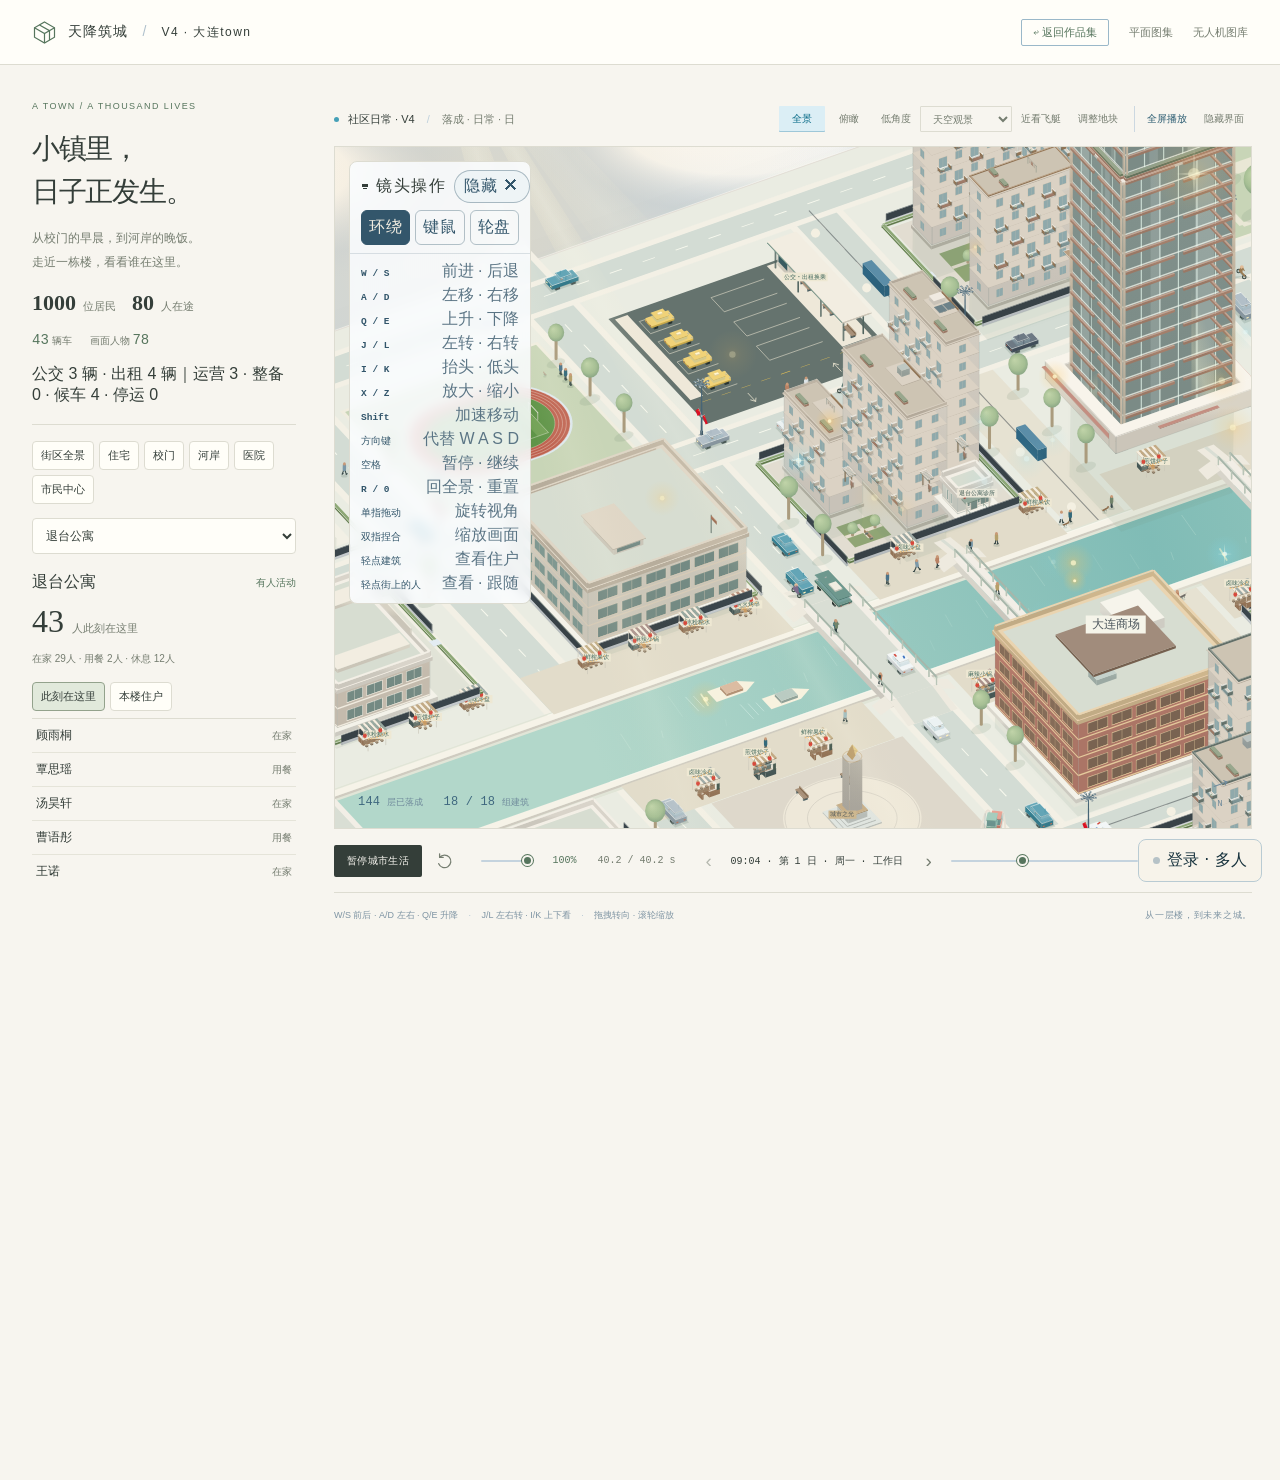
==== commit e7f10ecc: "sign(t-two): LED 프레임1 '一键三连' → '我爱大连' - facadeContentFrames[1] 글리프 마스크를 我·爱·大·连 로 교체 - facadeScreenF" ====
--- a/index.html
+++ b/index.html
@@ -305,7 +305,7 @@
   <script defer src="./drone-show/solar-system.js"></script>
   <!-- 大连 랜드마크: 星海广场 · 中山广场 · 友好广场 + 101/201/202 전차 -->
   <script defer src="./city-dalian.js?v=20261106-dalian3"></script>
-  <script defer src="./city-scene.js?v=20261106-dalian2"></script>
+  <script defer src="./city-scene.js?v=20261106-woai"></script>
   <script defer src="./sketch.js?v=20261106-dalian2"></script>
   <!-- 접속자 아바타가 마을 주민과 같은 3D 모델을 쓰도록 주민 모델 20종을 함께 읽습니다. -->
   <script defer src="./resident-character-kit.js"></script>
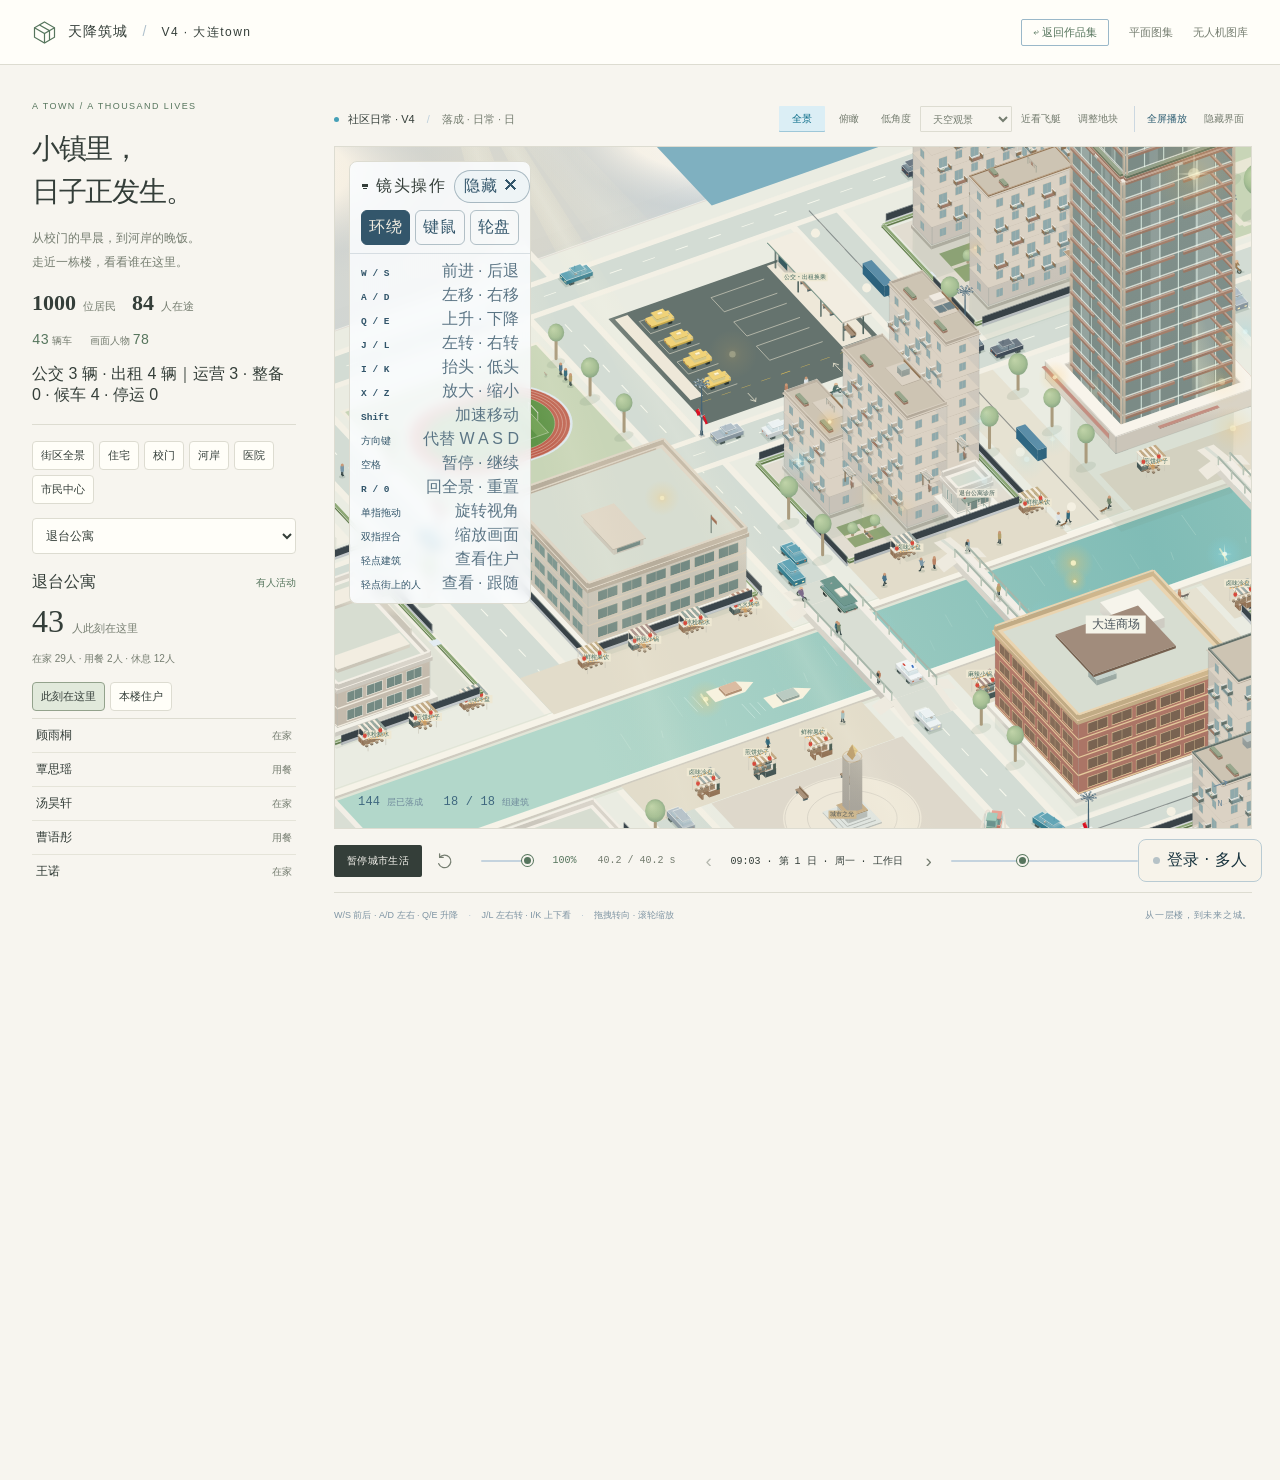
==== commit db6a6182: "feat(suoyuwan): 삼면의 바다 + 해안 난간, LED 프레임3 '我爱大连' 통일 - 경기장 서·남·북에 만(灣) 수면(y=-0.62) 추가 → 동쪽만 육지와 연결되는 반" ====
--- a/index.html
+++ b/index.html
@@ -304,8 +304,8 @@
   <script defer src="./city-life-ext/lighting.js"></script>
   <script defer src="./drone-show/solar-system.js"></script>
   <!-- 大连 랜드마크: 星海广场 · 中山广场 · 友好广场 + 101/201/202 전차 -->
-  <script defer src="./city-dalian.js?v=20261106-dalian3"></script>
-  <script defer src="./city-scene.js?v=20261106-woai"></script>
+  <script defer src="./city-dalian.js?v=20261106-dalian4"></script>
+  <script defer src="./city-scene.js?v=20261106-woai2"></script>
   <script defer src="./sketch.js?v=20261106-dalian2"></script>
   <!-- 접속자 아바타가 마을 주민과 같은 3D 모델을 쓰도록 주민 모델 20종을 함께 읽습니다. -->
   <script defer src="./resident-character-kit.js"></script>
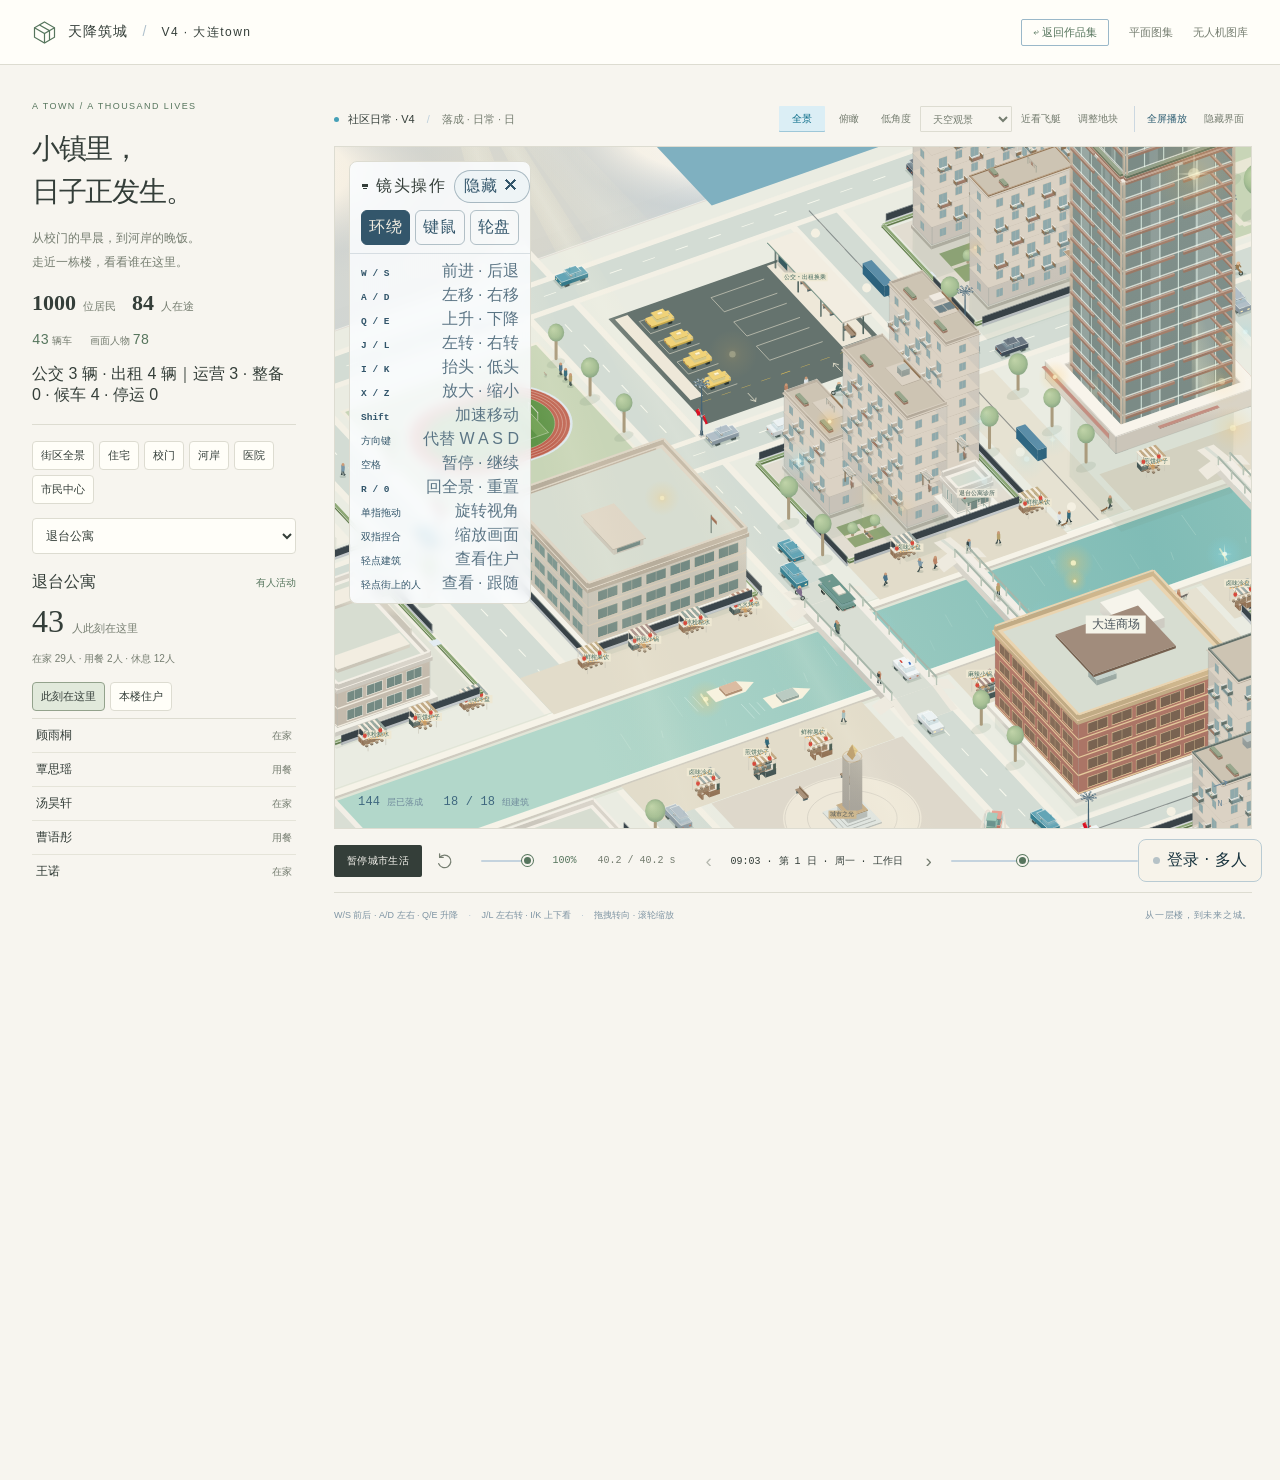
==== commit cca18985: "feat(suoyuwan): 위챗 백과 반영 — 패싯 ETFE·좌석 6색 그라데이션·흰 램프 2줄·지붕 케이블넷 - 파사드: 9색 블루 삼각 패싯(7823판 느낌) + 텍스처 2회" ====
--- a/index.html
+++ b/index.html
@@ -304,7 +304,7 @@
   <script defer src="./city-life-ext/lighting.js"></script>
   <script defer src="./drone-show/solar-system.js"></script>
   <!-- 大连 랜드마크: 星海广场 · 中山广场 · 友好广场 + 101/201/202 전차 -->
-  <script defer src="./city-dalian.js?v=20261106-dalian4"></script>
+  <script defer src="./city-dalian.js?v=20261106-dalian5"></script>
   <script defer src="./city-scene.js?v=20261106-woai2"></script>
   <script defer src="./sketch.js?v=20261106-dalian2"></script>
   <!-- 접속자 아바타가 마을 주민과 같은 3D 모델을 쓰도록 주민 모델 20종을 함께 읽습니다. -->
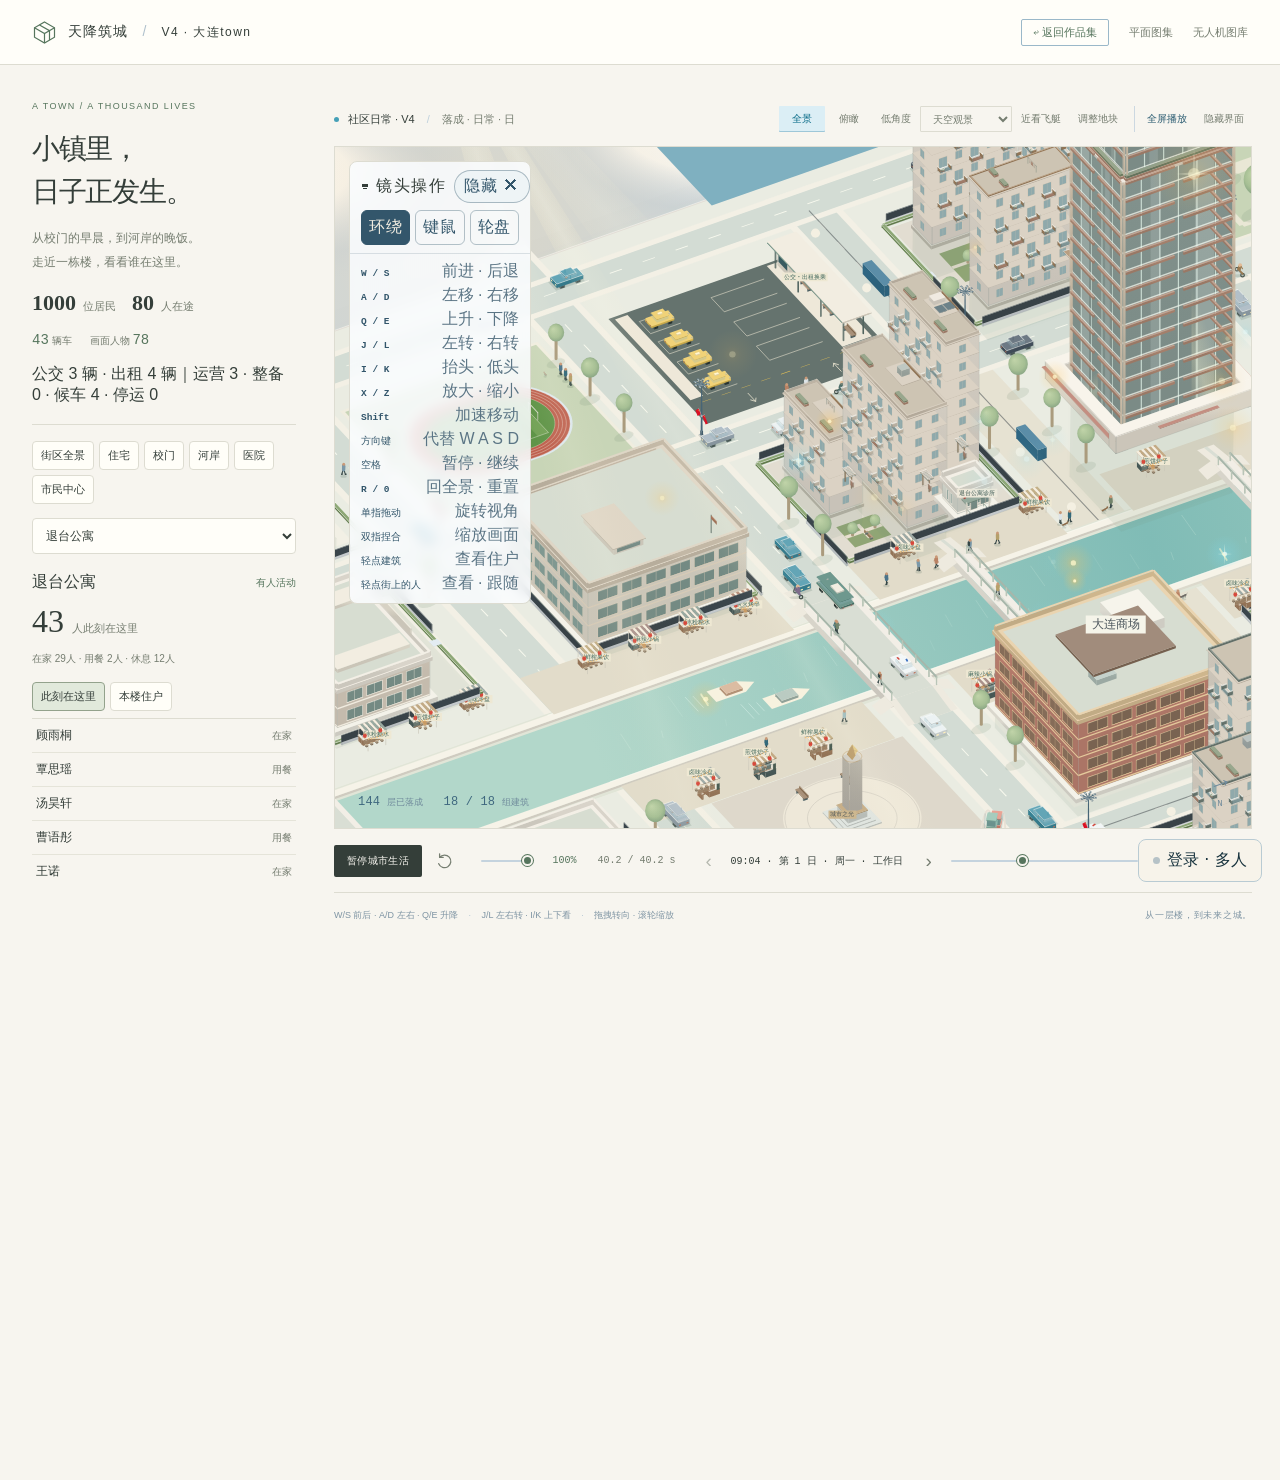
==== commit a17165eb: "feat(suoyuwan): 훈련장 2면 + 부속동(1700㎡) 추가, 대지를 북측으로 확장 - 북측 매립지(z -284~-209, x -309~-196) 추가 — z=-245 환" ====
--- a/index.html
+++ b/index.html
@@ -304,7 +304,7 @@
   <script defer src="./city-life-ext/lighting.js"></script>
   <script defer src="./drone-show/solar-system.js"></script>
   <!-- 大连 랜드마크: 星海广场 · 中山广场 · 友好广场 + 101/201/202 전차 -->
-  <script defer src="./city-dalian.js?v=20261106-dalian5"></script>
+  <script defer src="./city-dalian.js?v=20261106-dalian6"></script>
   <script defer src="./city-scene.js?v=20261106-woai2"></script>
   <script defer src="./sketch.js?v=20261106-dalian2"></script>
   <!-- 접속자 아바타가 마을 주민과 같은 3D 모델을 쓰도록 주민 모델 20종을 함께 읽습니다. -->
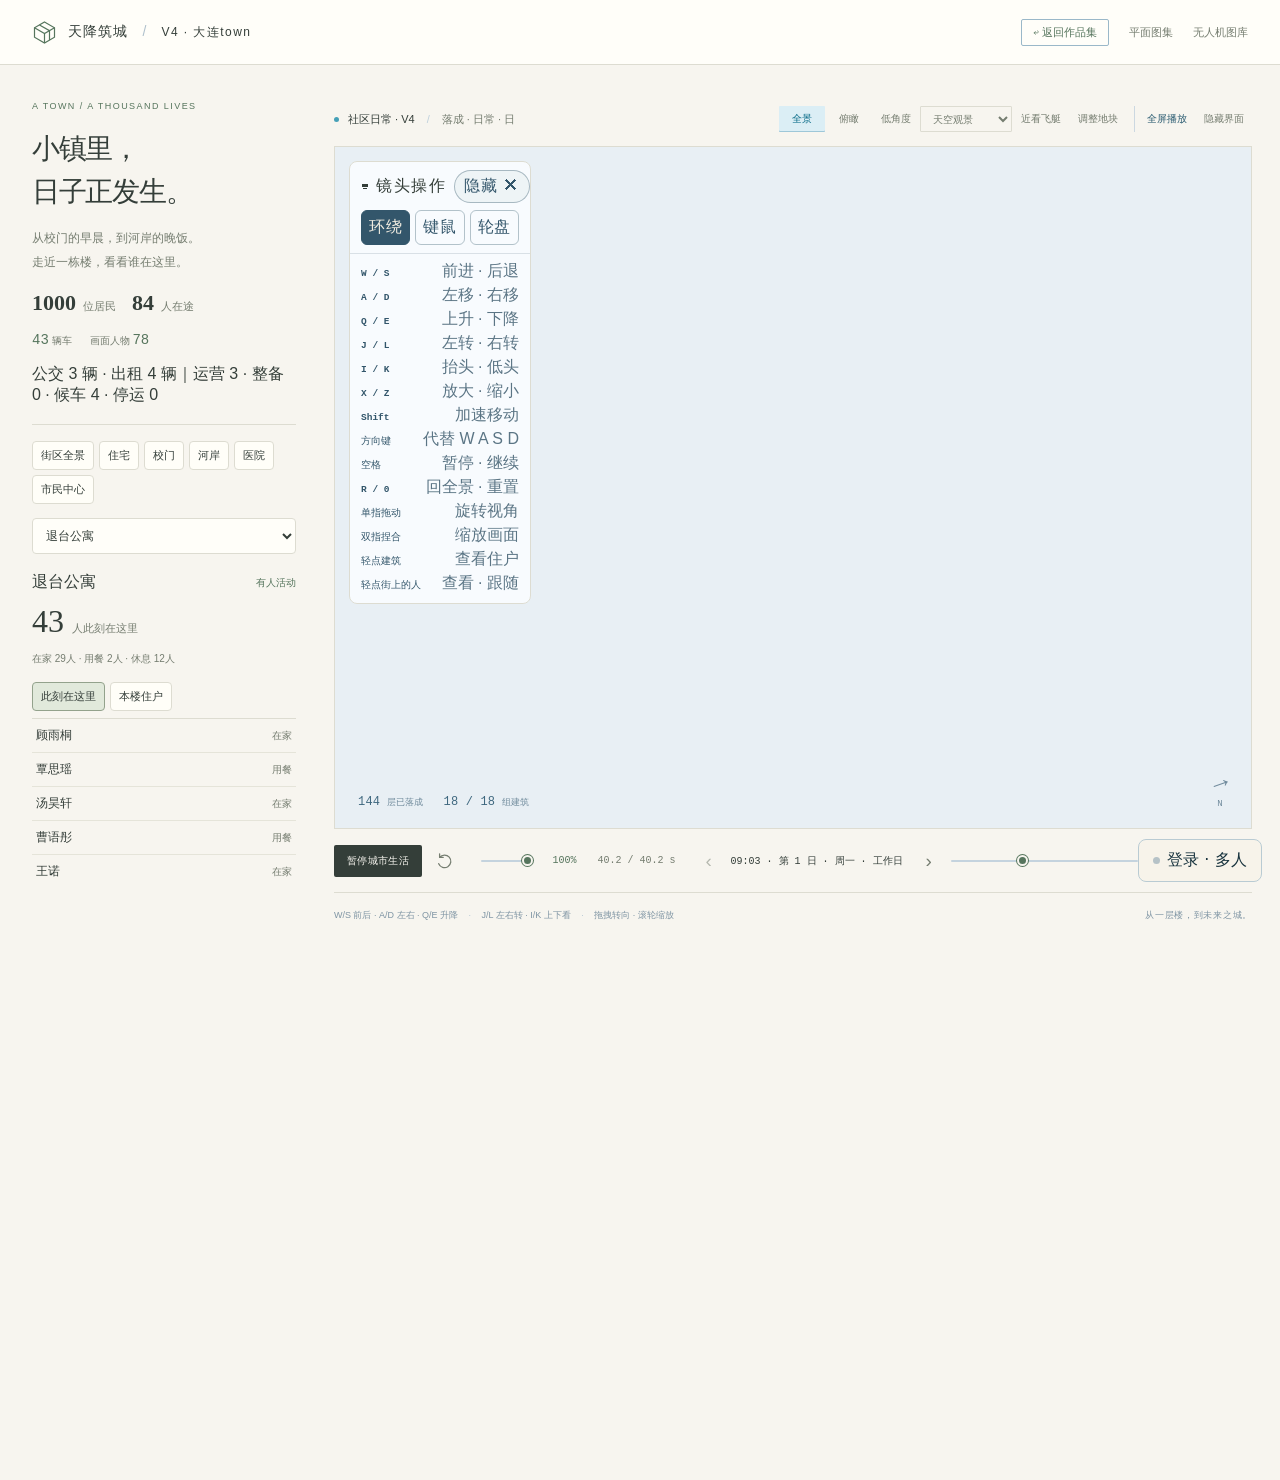
==== commit edd3bf95: "polish(suoyuwan): 훈련장-마을 사이 6m 수로로 빈틈 제거, 지붕 흰색 보정 - 북측 매립지(x -196)와 마을 지반(x -190) 사이 6m 틈을 수로로 채움(2" ====
--- a/index.html
+++ b/index.html
@@ -304,7 +304,7 @@
   <script defer src="./city-life-ext/lighting.js"></script>
   <script defer src="./drone-show/solar-system.js"></script>
   <!-- 大连 랜드마크: 星海广场 · 中山广场 · 友好广场 + 101/201/202 전차 -->
-  <script defer src="./city-dalian.js?v=20261106-dalian6"></script>
+  <script defer src="./city-dalian.js?v=20261106-dalian7"></script>
   <script defer src="./city-scene.js?v=20261106-woai2"></script>
   <script defer src="./sketch.js?v=20261106-dalian2"></script>
   <!-- 접속자 아바타가 마을 주민과 같은 3D 모델을 쓰도록 주민 모델 20종을 함께 읽습니다. -->
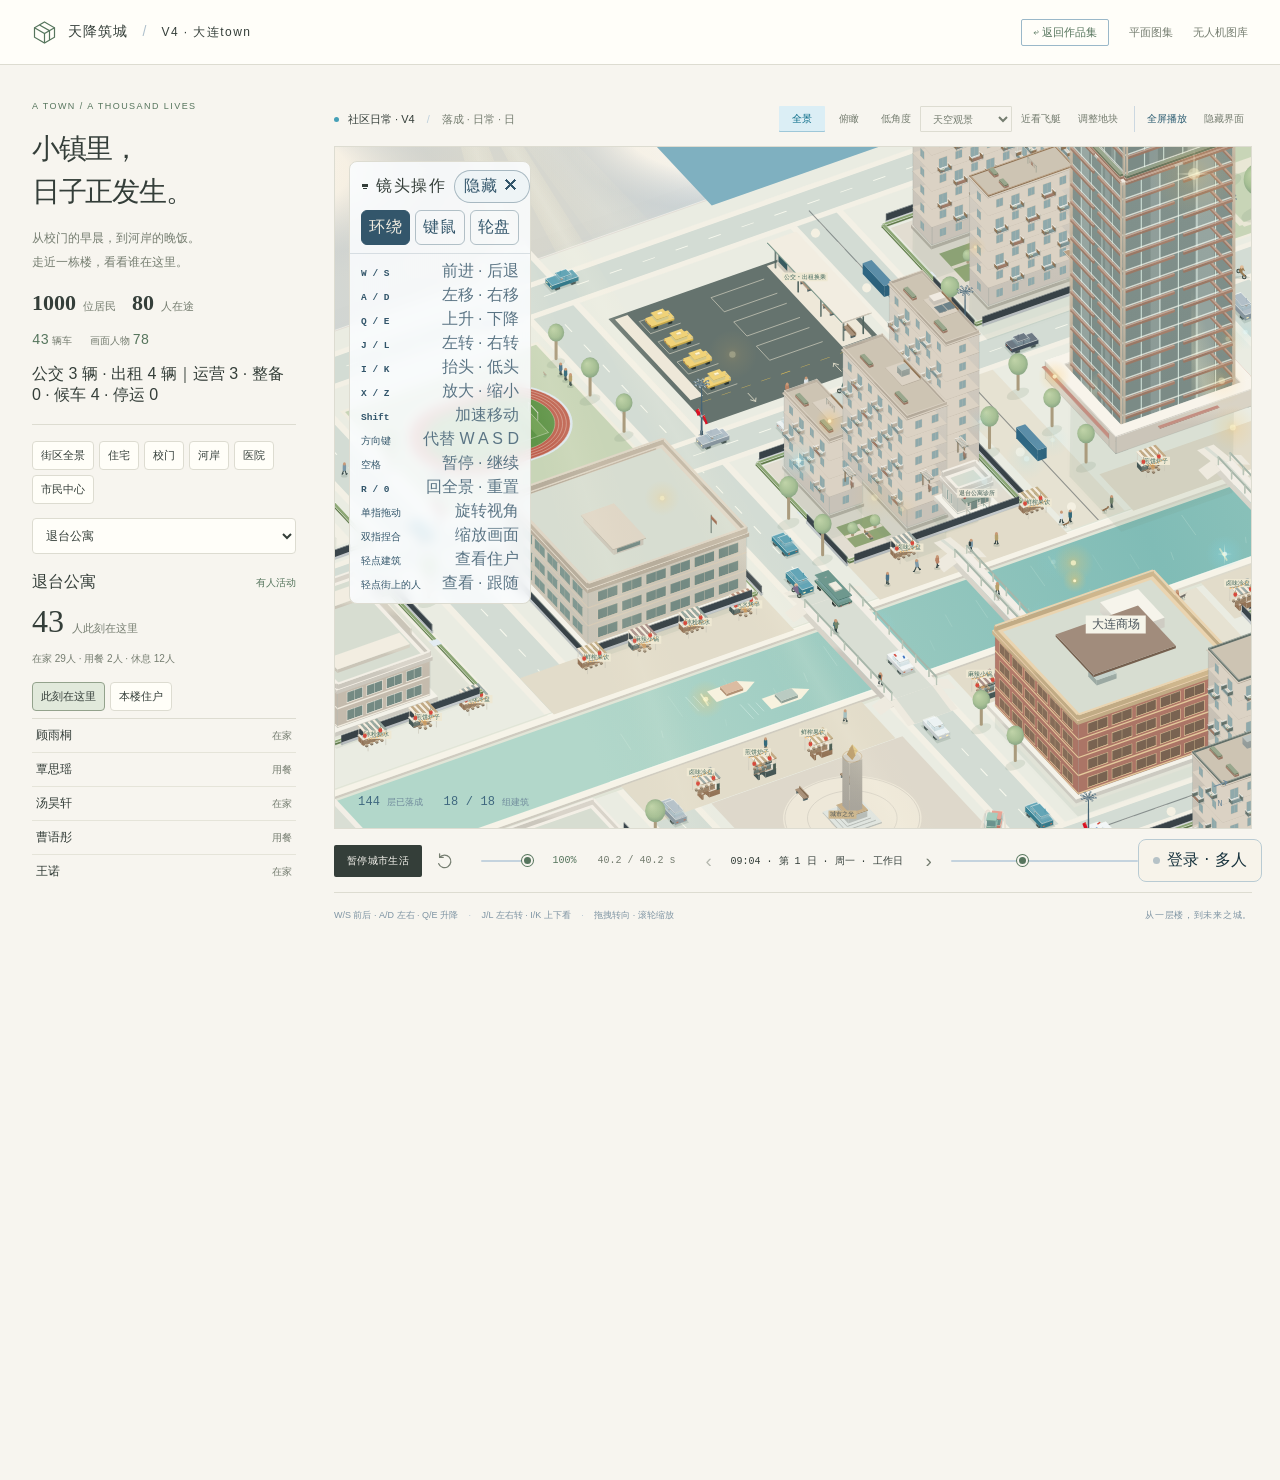
==== commit 57659b85: "feat(suoyuwan): 지붕 케이블 트러스, 만(灣) 물결, 야간 泛光 애니메이션 - 지붕 아래 방사 44본 + 동심 4링 케이블 트러스(InstancedMesh 1 draw" ====
--- a/index.html
+++ b/index.html
@@ -304,7 +304,7 @@
   <script defer src="./city-life-ext/lighting.js"></script>
   <script defer src="./drone-show/solar-system.js"></script>
   <!-- 大连 랜드마크: 星海广场 · 中山广场 · 友好广场 + 101/201/202 전차 -->
-  <script defer src="./city-dalian.js?v=20261106-dalian7"></script>
+  <script defer src="./city-dalian.js?v=20261106-dalian8"></script>
   <script defer src="./city-scene.js?v=20261106-woai2"></script>
   <script defer src="./sketch.js?v=20261106-dalian2"></script>
   <!-- 접속자 아바타가 마을 주민과 같은 3D 모델을 쓰도록 주민 모델 20종을 함께 읽습니다. -->
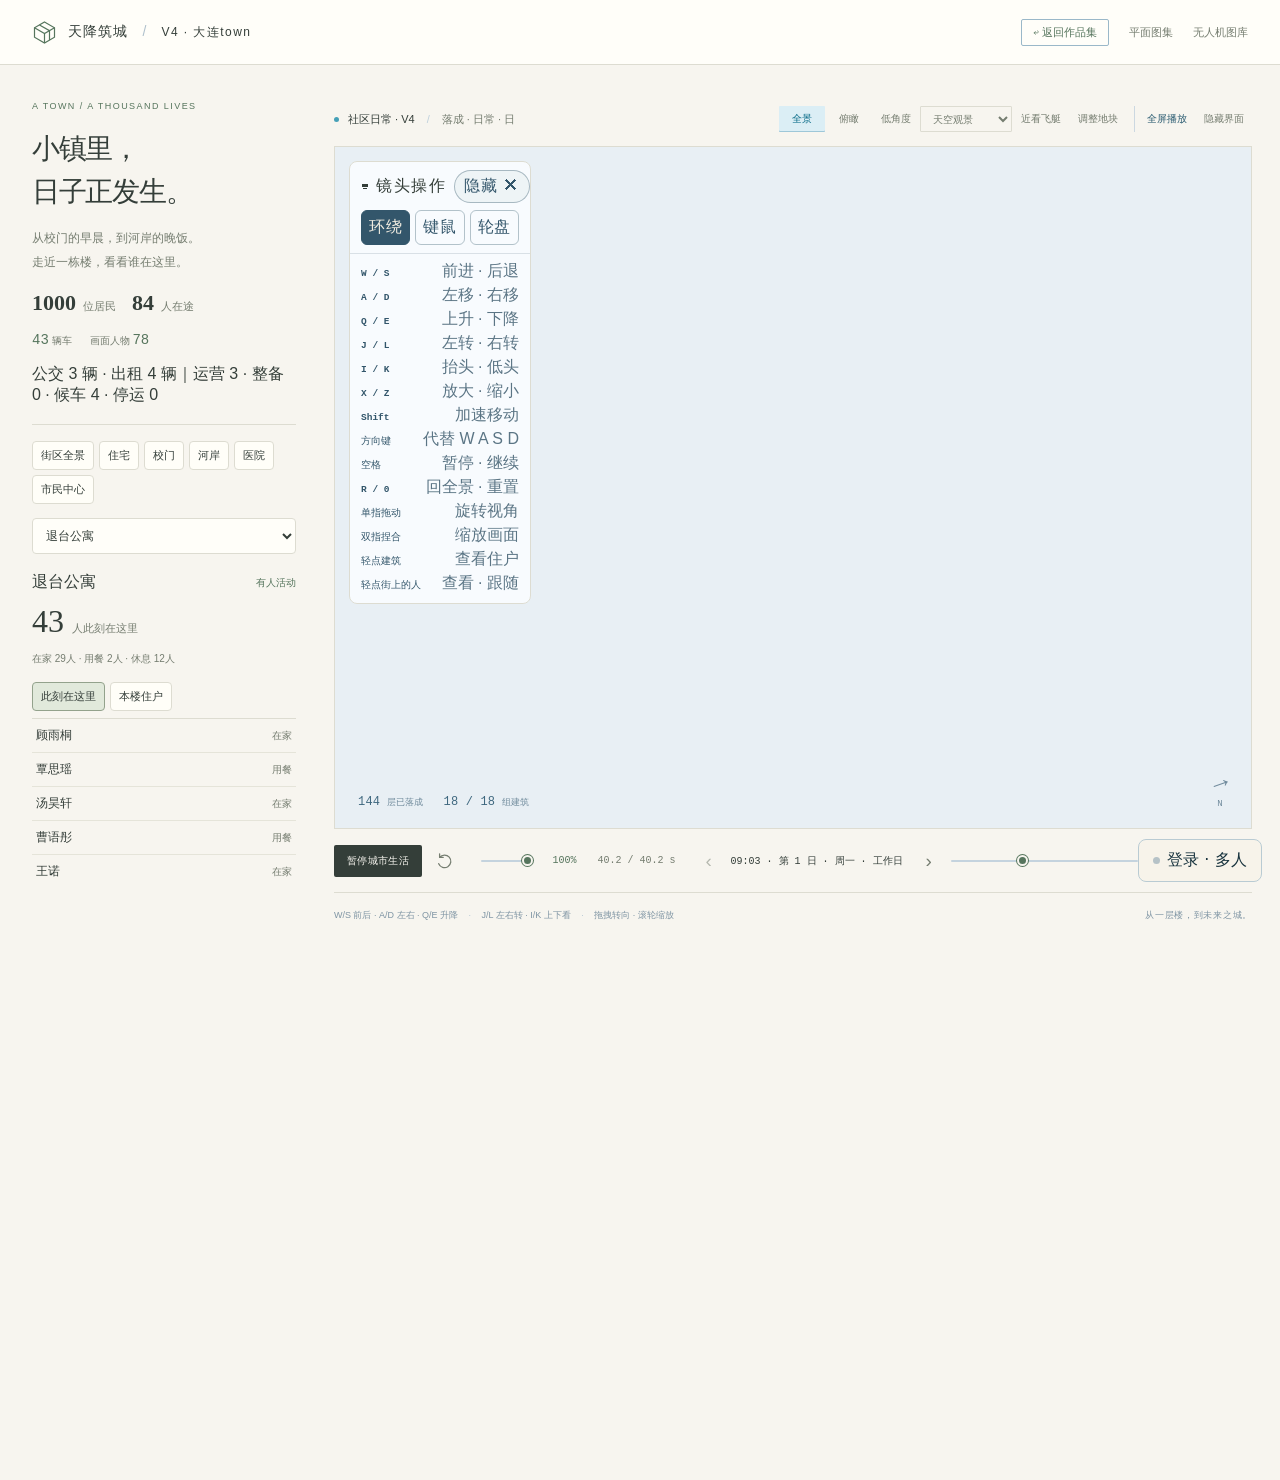
==== commit 7391f4ae: "fix(suoyuanwan 2D): 폴백 캔버스에서도 새 축구장이 읽히게 다시 그리기 - 지붕(흰) → 램프 띠 2줄 → 파사드(블루) → 관중석 2단 → 잔디 순으로 초타원 링 " ====
--- a/index.html
+++ b/index.html
@@ -304,7 +304,7 @@
   <script defer src="./city-life-ext/lighting.js"></script>
   <script defer src="./drone-show/solar-system.js"></script>
   <!-- 大连 랜드마크: 星海广场 · 中山广场 · 友好广场 + 101/201/202 전차 -->
-  <script defer src="./city-dalian.js?v=20261106-dalian8"></script>
+  <script defer src="./city-dalian.js?v=20261106-dalian9"></script>
   <script defer src="./city-scene.js?v=20261106-woai2"></script>
   <script defer src="./sketch.js?v=20261106-dalian2"></script>
   <!-- 접속자 아바타가 마을 주민과 같은 3D 모델을 쓰도록 주민 모델 20종을 함께 읽습니다. -->
